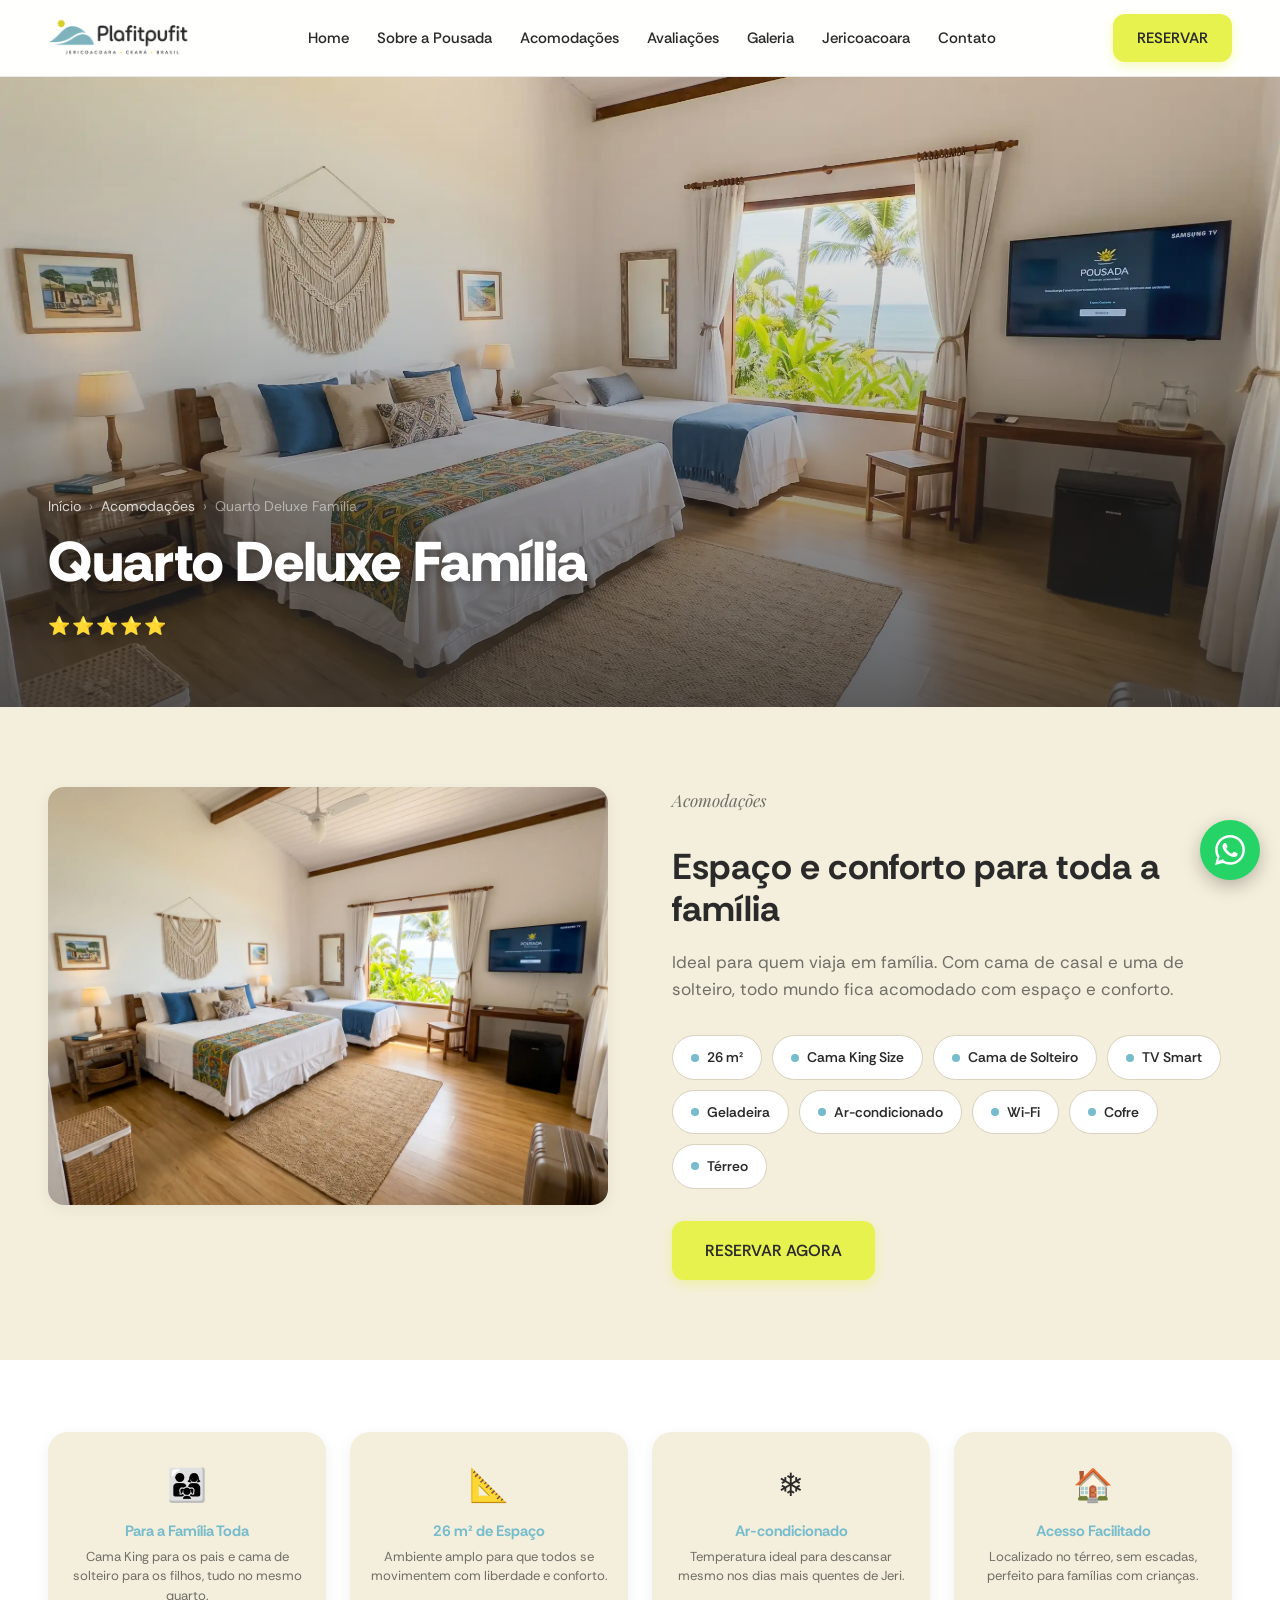
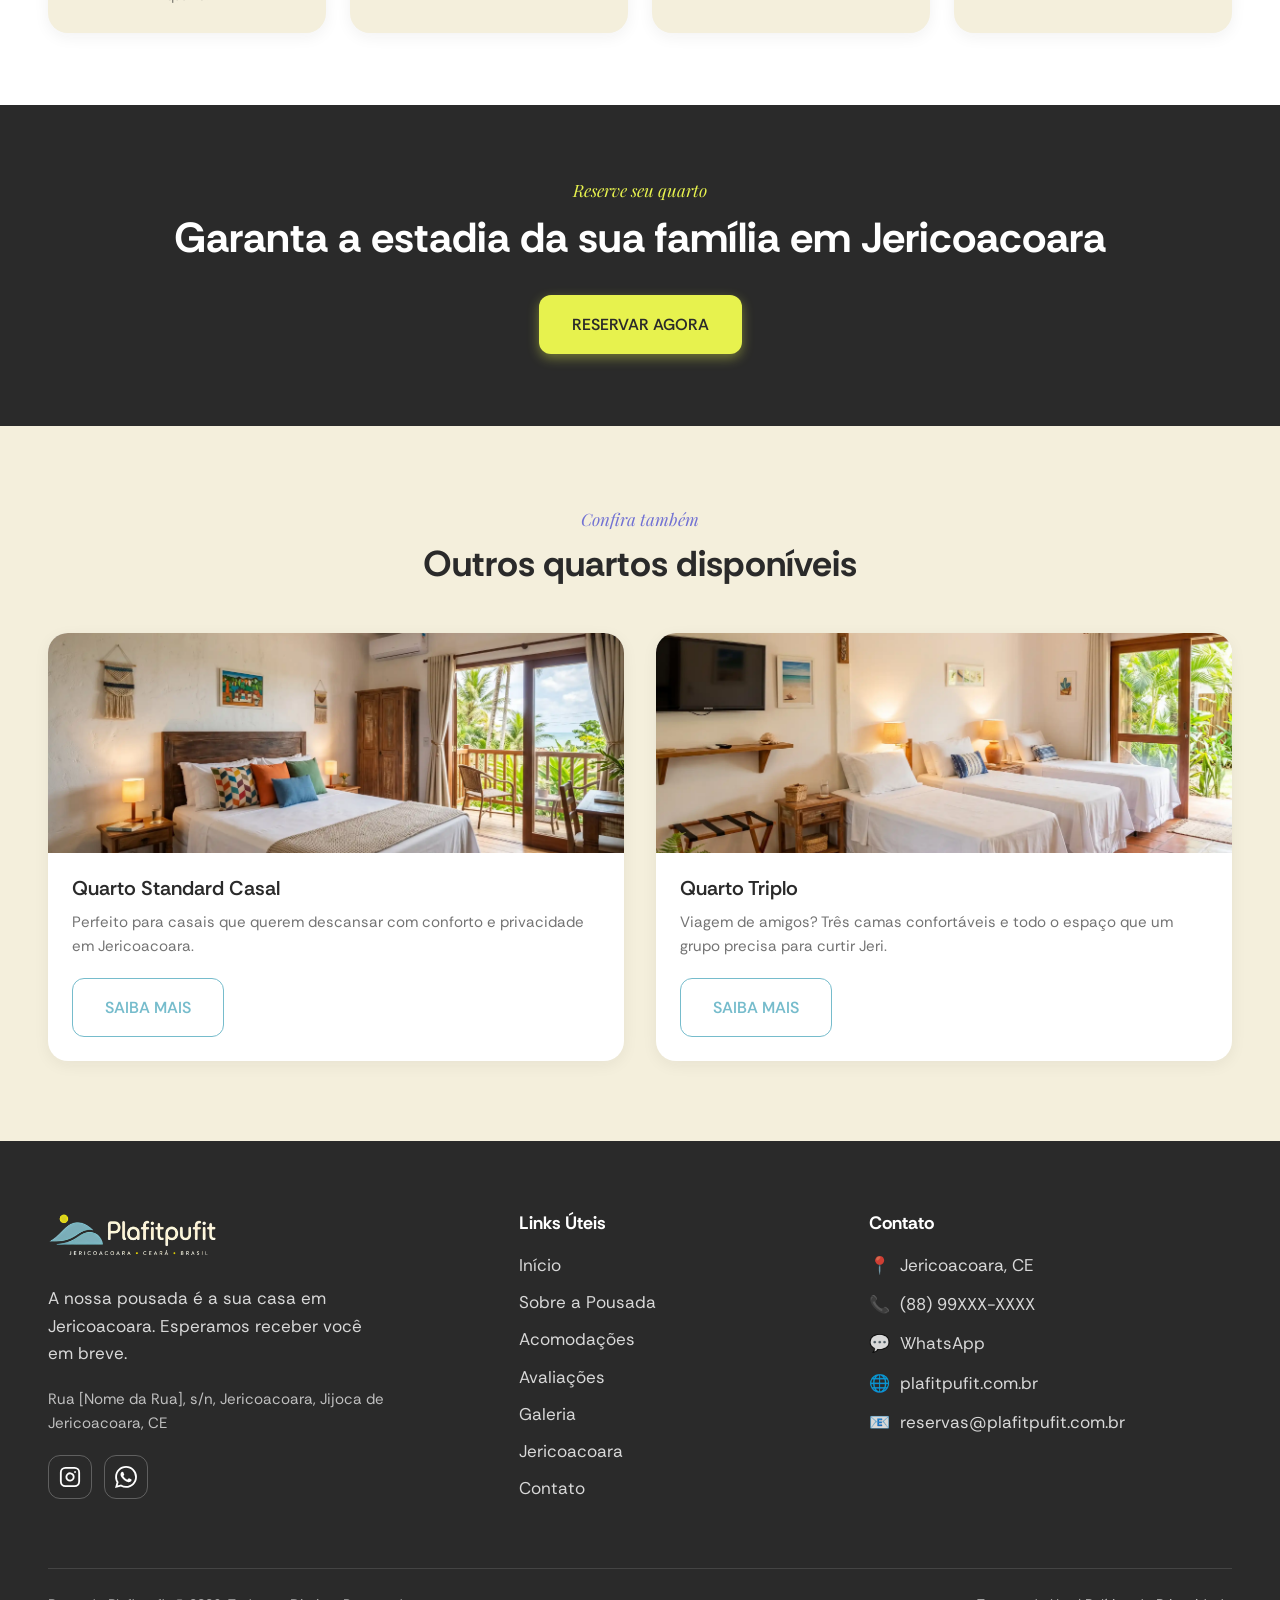
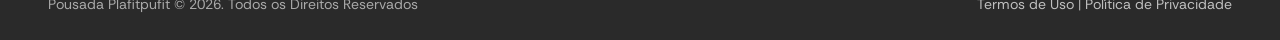
==== quarto-deluxe-familia.html @ 4449a3b4 "Adiciona landing page completa da Pousada Plafitpufit Landing page responsiva em HTML/CSS/JS com des" ====
<!DOCTYPE html>
<html lang="pt-BR">
<head>
<meta charset="UTF-8">
<meta name="viewport" content="width=device-width, initial-scale=1.0">
<title>Quarto Deluxe Família | Pousada Plafitpufit – Jericoacoara</title>
<meta name="description" content="Quarto Deluxe Família da Pousada Plafitpufit em Jericoacoara: 26 m², cama King Size, cama de solteiro, ar-condicionado e conforto para toda a família.">
<link rel="icon" href="assets/logos/favicon.png" type="image/png">
<link rel="preconnect" href="https://fonts.googleapis.com">
<link rel="preconnect" href="https://fonts.gstatic.com" crossorigin>
<link href="https://fonts.googleapis.com/css2?family=Playfair+Display:ital,wght@1,400;1,500&family=Rethink+Sans:wght@400;500;600;700;800&display=swap" rel="stylesheet">
<style>
  :root {
    --beige:           #F4EFDC;
    --white:           #FFFFFF;
    --moonstone:       #76BCCC;
    --moonstone-dk:    #5aa6b8;
    --violet:          #7171D3;
    --green-yellow:    #E7F24E;
    --green-yellow-dk: #d6e23a;
    --ink:             #2A2A2A;
    --ink-60:          rgba(42,42,42,.66);
    --border-input:    #D8D2BE;
    --font-display: "Rethink Sans", system-ui, sans-serif;
    --font-accent:  "Playfair Display", Georgia, serif;
    --r-btn:  12px;
    --r-card: 20px;
    --r-img:  16px;
    --r-pill: 999px;
    --sh-card:       0 4px 16px rgba(42,42,42,.06);
    --sh-card-hover: 0 12px 32px rgba(42,42,42,.12);
    --sh-cta:        0 4px 12px rgba(231,242,78,.4);
    --side-pad: 48px;
  }
  *, *::before, *::after { box-sizing: border-box; }
  html { scroll-behavior: smooth; }
  body { margin: 0; background: var(--beige); color: var(--ink); font-family: var(--font-display); font-size: 17px; line-height: 1.6; -webkit-font-smoothing: antialiased; }
  img { display: block; max-width: 100%; height: auto; }
  a { color: var(--moonstone); text-decoration: none; transition: color .2s; }
  a:hover { color: var(--moonstone-dk); }
  ul { list-style: none; margin: 0; padding: 0; }
  h1,h2,h3 { font-family: var(--font-display); line-height: 1.15; margin: 0; }
  a:focus-visible, button:focus-visible { outline: 3px solid var(--violet); outline-offset: 2px; border-radius: 4px; }
  .container { width: 100%; padding: 0 var(--side-pad); }

  .btn { display: inline-flex; align-items: center; justify-content: center; font-family: var(--font-display); font-weight: 600; font-size: 16px; padding: 16px 32px; min-height: 48px; border-radius: var(--r-btn); border: 1.5px solid transparent; cursor: pointer; transition: background-color .2s, color .2s, transform .2s, box-shadow .2s; text-decoration: none; }
  .btn-primary { background: var(--green-yellow); color: var(--ink); box-shadow: var(--sh-cta); }
  .btn-primary:hover { background: var(--green-yellow-dk); color: var(--ink); transform: translateY(-2px); }
  .btn-secondary { background: transparent; border: 1.5px solid var(--moonstone); color: var(--moonstone); }
  .btn-secondary:hover { background: var(--moonstone); color: var(--white); transform: translateY(-2px); }

  .site-header { position: sticky; top: 0; z-index: 100; background: rgba(255,255,255,.97); backdrop-filter: blur(10px); border-bottom: 1px solid rgba(42,42,42,.10); }
  .site-header .container { display: flex; align-items: center; justify-content: space-between; gap: 24px; min-height: 76px; }
  .brand { display: inline-flex; align-items: center; flex-shrink: 0; }
  .brand img { height: 40px; width: auto; display: block; }
  .main-nav { flex: 1; }
  .main-nav ul { display: flex; align-items: center; justify-content: center; gap: 24px; flex-wrap: wrap; }
  .main-nav a { color: var(--ink); font-weight: 500; font-size: 15px; padding: 6px 2px; position: relative; white-space: nowrap; }
  .main-nav a::after { content: ""; position: absolute; left: 0; bottom: 0; width: 0; height: 2px; background: var(--moonstone); transition: width .25s; }
  .main-nav a:hover { color: var(--moonstone); }
  .main-nav a:hover::after { width: 100%; }
  .nav-cta-btn { display: inline-flex; align-items: center; justify-content: center; font-family: var(--font-display); font-weight: 600; font-size: 15px; padding: 12px 24px; min-height: 44px; border-radius: var(--r-btn); background: var(--green-yellow); color: var(--ink); box-shadow: var(--sh-cta); white-space: nowrap; flex-shrink: 0; transition: background-color .2s, transform .2s; }
  .nav-cta-btn:hover { background: var(--green-yellow-dk); color: var(--ink); transform: translateY(-2px); }
  .nav-toggle { display: none; flex-direction: column; justify-content: center; gap: 5px; width: 48px; height: 48px; background: transparent; border: 1.5px solid var(--moonstone); border-radius: var(--r-btn); cursor: pointer; flex-shrink: 0; }
  .nav-toggle span { display: block; width: 22px; height: 2px; margin: 0 auto; background: var(--moonstone); transition: transform .25s, opacity .25s; }
  .nav-toggle[aria-expanded="true"] span:nth-child(1) { transform: translateY(7px) rotate(45deg); }
  .nav-toggle[aria-expanded="true"] span:nth-child(2) { opacity: 0; }
  .nav-toggle[aria-expanded="true"] span:nth-child(3) { transform: translateY(-7px) rotate(-45deg); }
  .nav-mobile-cta { display: none; }

  .room-hero { position: relative; height: 70vh; min-height: 420px; overflow: hidden; }
  .room-hero img { position: absolute; inset: 0; width: 100%; height: 100%; object-fit: cover; }
  .room-hero__overlay { position: absolute; inset: 0; background: linear-gradient(to top, rgba(42,42,42,.75) 0%, rgba(42,42,42,.2) 60%, transparent 100%); }
  .room-hero__content { position: absolute; bottom: 0; left: 0; right: 0; padding: 48px var(--side-pad); color: var(--white); }
  .breadcrumb { font-size: 14px; color: rgba(255,255,255,.8); margin-bottom: 12px; display: flex; align-items: center; gap: 8px; }
  .breadcrumb a { color: rgba(255,255,255,.8); }
  .breadcrumb a:hover { color: var(--green-yellow); }
  .breadcrumb span { color: rgba(255,255,255,.5); }
  .room-hero h1 { font-weight: 800; font-size: clamp(32px, 5vw, 56px); text-shadow: 0 2px 12px rgba(0,0,0,.3); margin-bottom: 8px; }
  .room-hero .stars { color: #c9a800; font-size: 18px; letter-spacing: 2px; }

  .room-content { padding: 80px 0; }
  .room-content .container { display: grid; grid-template-columns: 1fr 1fr; gap: 64px; align-items: start; }
  .room-image img { border-radius: var(--r-img); box-shadow: var(--sh-card); width: 100%; }
  .eyebrow { font-family: var(--font-accent); font-style: italic; font-weight: 400; font-size: 17px; color: var(--violet); margin: 0 0 10px; }
  .room-info h2 { font-weight: 700; font-size: clamp(26px, 3vw, 36px); margin: 0 0 20px; }
  .room-info p { color: var(--ink-60); margin: 0 0 32px; font-size: 17px; }
  .specs { display: flex; flex-wrap: wrap; gap: 10px; margin-bottom: 32px; }
  .spec-pill { display: inline-flex; align-items: center; gap: 8px; background: var(--white); border: 1px solid var(--border-input); border-radius: var(--r-pill); padding: 10px 18px; font-size: 14px; font-weight: 600; color: var(--ink); }
  .spec-pill::before { content: ""; width: 8px; height: 8px; border-radius: 50%; background: var(--moonstone); flex-shrink: 0; }

  .highlights { background: var(--white); padding: 72px 0; }
  .highlights .container { display: grid; grid-template-columns: repeat(4, 1fr); gap: 24px; }
  .highlight-card { background: var(--beige); border-radius: var(--r-card); padding: 28px 20px; text-align: center; box-shadow: var(--sh-card); }
  .highlight-icon { font-size: 32px; margin-bottom: 12px; }
  .highlight-card h3 { font-size: 15px; font-weight: 700; color: var(--moonstone); margin: 0 0 6px; }
  .highlight-card p { font-size: 13px; color: var(--ink-60); margin: 0; line-height: 1.5; }

  .room-cta { background: var(--ink); padding: 72px 0; text-align: center; }
  .room-cta p.eyebrow { color: var(--green-yellow); }
  .room-cta h2 { color: var(--white); font-size: clamp(28px, 3.5vw, 42px); margin-bottom: 32px; }

  .other-rooms { padding: 80px 0; }
  .other-rooms h2 { font-weight: 700; font-size: clamp(26px, 3vw, 36px); text-align: center; margin-bottom: 48px; }
  .other-rooms p.eyebrow { text-align: center; margin-bottom: 10px; }
  .cards-grid { display: grid; grid-template-columns: 1fr 1fr; gap: 32px; }
  .room-card { background: var(--white); border-radius: var(--r-card); box-shadow: var(--sh-card); overflow: hidden; display: flex; flex-direction: column; transition: transform .25s, box-shadow .25s; }
  .room-card:hover { transform: translateY(-4px); box-shadow: var(--sh-card-hover); }
  .room-card img { width: 100%; height: 220px; object-fit: cover; }
  .room-card__body { padding: 24px; display: flex; flex-direction: column; flex: 1; }
  .room-card h3 { font-weight: 600; font-size: 20px; margin: 0 0 10px; }
  .room-card p { font-size: 15px; color: var(--ink-60); margin: 0 0 20px; flex: 1; }
  .room-card .btn { align-self: flex-start; }

  .site-footer { background: var(--ink); color: rgba(255,255,255,.82); padding: 72px 0 0; }
  .footer__grid { display: grid; grid-template-columns: 1.4fr 1fr 1.2fr; gap: 48px; padding-bottom: 56px; }
  .footer__slogan { max-width: 320px; margin: 0 0 20px; line-height: 1.6; }
  .footer__address { font-size: 15px; color: rgba(255,255,255,.7); font-style: normal; }
  .site-footer h2 { font-family: var(--font-display); font-size: 18px; font-weight: 700; color: var(--white); margin: 0 0 18px; }
  .footer__links li { margin-bottom: 10px; }
  .footer__links a { color: rgba(255,255,255,.82); }
  .footer__links a:hover { color: var(--green-yellow); }
  .footer__contact li { margin-bottom: 12px; display: flex; gap: 10px; align-items: flex-start; }
  .footer__contact a { color: rgba(255,255,255,.82); }
  .footer__contact a:hover { color: var(--green-yellow); }
  .footer__social { display: flex; gap: 12px; margin-top: 20px; }
  .footer__social a { display: inline-flex; align-items: center; justify-content: center; width: 44px; height: 44px; border: 1px solid rgba(255,255,255,.25); border-radius: var(--r-btn); padding: 0; transition: background-color .2s, border-color .2s; }
  .footer__social a img { width: 22px; height: 22px; display: block; }
  .footer__social a:hover { background: var(--moonstone); border-color: var(--moonstone); }
  .footer__bottom { border-top: 1px solid rgba(255,255,255,.12); padding: 24px 0; font-size: 14px; color: rgba(255,255,255,.6); display: flex; flex-wrap: wrap; gap: 8px 16px; justify-content: space-between; }
  .footer__bottom a { color: rgba(255,255,255,.7); }
  .footer__bottom a:hover { color: var(--green-yellow); }
  .whatsapp-float { position: fixed; right: 20px; bottom: 20px; z-index: 120; width: 60px; height: 60px; border-radius: 50%; background: #25D366; color: var(--white); display: grid; place-items: center; box-shadow: 0 6px 18px rgba(0,0,0,.25); transition: transform .2s; }
  .whatsapp-float:hover { transform: scale(1.08); color: var(--white); }

  @media (max-width: 1024px) { .highlights .container { grid-template-columns: repeat(2, 1fr); } }
  @media (max-width: 768px) {
    :root { --side-pad: 20px; }
    .main-nav { position: absolute; top: 100%; left: 0; right: 0; background: var(--white); border-bottom: 1px solid rgba(42,42,42,.08); box-shadow: var(--sh-card-hover); max-height: 0; overflow: hidden; transition: max-height .32s ease; }
    .main-nav.open { max-height: 80vh; overflow-y: auto; }
    .main-nav ul { flex-direction: column; align-items: stretch; gap: 0; padding: 8px 0; justify-content: flex-start; }
    .main-nav a { display: block; padding: 14px 24px; min-height: 44px; font-size: 16px; }
    .main-nav a::after { display: none; }
    .nav-mobile-cta { display: block; padding: 12px 20px 20px; }
    .nav-mobile-cta .nav-cta-btn { display: flex; width: 100%; }
    .nav-toggle { display: flex; }
    .nav-cta-desktop { display: none; }
    .room-hero { height: 55vh; }
    .room-content .container { grid-template-columns: 1fr; gap: 36px; }
    .room-image { order: -1; }
    .cards-grid { grid-template-columns: 1fr; }
    .highlights .container { grid-template-columns: repeat(2, 1fr); }
    .footer__grid { grid-template-columns: 1fr; gap: 36px; }
  }
</style>
</head>
<body>

<header class="site-header">
  <div class="container">
    <a href="index.html" class="brand" aria-label="Plafitpufit, página inicial">
      <img src="assets/logos/logo-preto.png" alt="Plafitpufit">
    </a>
    <nav class="main-nav" id="primary-nav" aria-label="Navegação principal">
      <ul>
        <li><a href="index.html">Home</a></li>
        <li><a href="index.html#sobre">Sobre a Pousada</a></li>
        <li><a href="index.html#acomodacoes">Acomodações</a></li>
        <li><a href="index.html#avaliacoes">Avaliações</a></li>
        <li><a href="index.html#galeria">Galeria</a></li>
        <li><a href="index.html#jericoacoara">Jericoacoara</a></li>
        <li><a href="index.html#contato">Contato</a></li>
        <li class="nav-mobile-cta"><a class="nav-cta-btn" href="index.html#contato">RESERVAR</a></li>
      </ul>
    </nav>
    <a class="nav-cta-btn nav-cta-desktop" href="index.html#contato">RESERVAR</a>
    <button class="nav-toggle" type="button" aria-label="Abrir menu" aria-expanded="false" aria-controls="primary-nav">
      <span></span><span></span><span></span>
    </button>
  </div>
</header>

<main>

  <section class="room-hero" aria-labelledby="room-title">
    <img src="assets/imagens/acomodacoes/quarto-deluxe-familia.webp" alt="Quarto Deluxe Família da Pousada Plafitpufit">
    <div class="room-hero__overlay" aria-hidden="true"></div>
    <div class="room-hero__content">
      <nav class="breadcrumb" aria-label="Caminho de navegação">
        <a href="index.html">Início</a>
        <span aria-hidden="true">›</span>
        <a href="index.html#acomodacoes">Acomodações</a>
        <span aria-hidden="true">›</span>
        <span>Quarto Deluxe Família</span>
      </nav>
      <h1 id="room-title">Quarto Deluxe Família</h1>
      <p class="stars" aria-label="Avaliação 5 de 5 estrelas">⭐⭐⭐⭐⭐</p>
    </div>
  </section>

  <section class="room-content">
    <div class="container">
      <div class="room-image">
        <img src="assets/imagens/acomodacoes/quarto-deluxe-familia.webp" alt="Vista interna do Quarto Deluxe Família" loading="lazy">
      </div>
      <div class="room-info">
        <p class="eyebrow">Acomodações</p>
        <h2>Espaço e conforto para toda a família</h2>
        <p>Ideal para quem viaja em família. Com cama de casal e uma de solteiro, todo mundo fica acomodado com espaço e conforto.</p>
        <div class="specs" role="list" aria-label="Comodidades do quarto">
          <span class="spec-pill" role="listitem">26 m²</span>
          <span class="spec-pill" role="listitem">Cama King Size</span>
          <span class="spec-pill" role="listitem">Cama de Solteiro</span>
          <span class="spec-pill" role="listitem">TV Smart</span>
          <span class="spec-pill" role="listitem">Geladeira</span>
          <span class="spec-pill" role="listitem">Ar-condicionado</span>
          <span class="spec-pill" role="listitem">Wi-Fi</span>
          <span class="spec-pill" role="listitem">Cofre</span>
          <span class="spec-pill" role="listitem">Térreo</span>
        </div>
        <a class="btn btn-primary" href="index.html#contato">RESERVAR AGORA</a>
      </div>
    </div>
  </section>

  <section class="highlights" aria-label="Destaques do quarto">
    <div class="container">
      <div class="highlight-card">
        <div class="highlight-icon" aria-hidden="true">👨‍👩‍👧</div>
        <h3>Para a Família Toda</h3>
        <p>Cama King para os pais e cama de solteiro para os filhos, tudo no mesmo quarto.</p>
      </div>
      <div class="highlight-card">
        <div class="highlight-icon" aria-hidden="true">📐</div>
        <h3>26 m² de Espaço</h3>
        <p>Ambiente amplo para que todos se movimentem com liberdade e conforto.</p>
      </div>
      <div class="highlight-card">
        <div class="highlight-icon" aria-hidden="true">❄️</div>
        <h3>Ar-condicionado</h3>
        <p>Temperatura ideal para descansar mesmo nos dias mais quentes de Jeri.</p>
      </div>
      <div class="highlight-card">
        <div class="highlight-icon" aria-hidden="true">🏠</div>
        <h3>Acesso Facilitado</h3>
        <p>Localizado no térreo, sem escadas, perfeito para famílias com crianças.</p>
      </div>
    </div>
  </section>

  <section class="room-cta" aria-labelledby="cta-title">
    <div class="container">
      <p class="eyebrow">Reserve seu quarto</p>
      <h2 id="cta-title">Garanta a estadia da sua família em Jericoacoara</h2>
      <a class="btn btn-primary" href="index.html#contato">RESERVAR AGORA</a>
    </div>
  </section>

  <section class="other-rooms" aria-labelledby="other-title">
    <div class="container">
      <p class="eyebrow">Confira também</p>
      <h2 id="other-title">Outros quartos disponíveis</h2>
      <div class="cards-grid">
        <article class="room-card">
          <img src="assets/imagens/acomodacoes/quarto-standart-casal.webp" alt="Quarto Standard Casal" loading="lazy">
          <div class="room-card__body">
            <h3>Quarto Standard Casal</h3>
            <p>Perfeito para casais que querem descansar com conforto e privacidade em Jericoacoara.</p>
            <a class="btn btn-secondary" href="quarto-standard-casal.html">SAIBA MAIS</a>
          </div>
        </article>
        <article class="room-card">
          <img src="assets/imagens/acomodacoes/quarto-triplo.webp" alt="Quarto Triplo" loading="lazy">
          <div class="room-card__body">
            <h3>Quarto Triplo</h3>
            <p>Viagem de amigos? Três camas confortáveis e todo o espaço que um grupo precisa para curtir Jeri.</p>
            <a class="btn btn-secondary" href="quarto-triplo.html">SAIBA MAIS</a>
          </div>
        </article>
      </div>
    </div>
  </section>

</main>

<footer class="site-footer" id="contato">
  <div class="container">
    <div class="footer__grid">
      <div>
        <a href="index.html" style="display:inline-block;margin-bottom:16px;">
          <img src="assets/logos/logo-claro.png" alt="Plafitpufit" style="height:48px;width:auto;display:block;">
        </a>
        <p class="footer__slogan">A nossa pousada é a sua casa em Jericoacoara. Esperamos receber você em breve.</p>
        <address class="footer__address">Rua [Nome da Rua], s/n, Jericoacoara, Jijoca de Jericoacoara, CE</address>
        <div class="footer__social">
          <a href="https://nextautomatik.com/" aria-label="Instagram" target="_blank" rel="noopener"><img src="assets/icons/instagram.svg" alt="Instagram"></a>
          <a href="https://nextautomatik.com/" aria-label="WhatsApp" target="_blank" rel="noopener"><img src="assets/icons/whatsapp.svg" alt="WhatsApp"></a>
        </div>
      </div>
      <nav aria-labelledby="footer-nav">
        <h2 id="footer-nav">Links Úteis</h2>
        <ul class="footer__links">
          <li><a href="index.html">Início</a></li>
          <li><a href="index.html#sobre">Sobre a Pousada</a></li>
          <li><a href="index.html#acomodacoes">Acomodações</a></li>
          <li><a href="index.html#avaliacoes">Avaliações</a></li>
          <li><a href="index.html#galeria">Galeria</a></li>
          <li><a href="index.html#jericoacoara">Jericoacoara</a></li>
          <li><a href="index.html#contato">Contato</a></li>
        </ul>
      </nav>
      <div>
        <h2>Contato</h2>
        <ul class="footer__contact">
          <li><span aria-hidden="true">📍</span> <a href="https://maps.google.com/?q=Jericoacoara+CE">Jericoacoara, CE</a></li>
          <li><span aria-hidden="true">📞</span> <a href="tel:+5588999999999">(88) 99XXX-XXXX</a></li>
          <li><span aria-hidden="true">💬</span> <a href="https://nextautomatik.com/" target="_blank" rel="noopener">WhatsApp</a></li>
          <li><span aria-hidden="true">🌐</span> <a href="https://plafitpufit.com.br">plafitpufit.com.br</a></li>
          <li><span aria-hidden="true">📧</span> <a href="mailto:reservas@plafitpufit.com.br">reservas@plafitpufit.com.br</a></li>
        </ul>
      </div>
    </div>
    <div class="footer__bottom">
      <span>Pousada Plafitpufit © 2026. Todos os Direitos Reservados</span>
      <span><a href="#">Termos de Uso</a> | <a href="#">Política de Privacidade</a></span>
    </div>
  </div>
</footer>

<a class="whatsapp-float" href="https://nextautomatik.com/" target="_blank" rel="noopener" aria-label="Conversar pelo WhatsApp">
  <svg width="30" height="30" viewBox="0 0 24 24" fill="currentColor" aria-hidden="true"><path d="M.057 24l1.687-6.163a11.867 11.867 0 01-1.587-5.946C.16 5.335 5.495 0 12.05 0a11.82 11.82 0 018.413 3.488 11.82 11.82 0 013.48 8.414c-.003 6.557-5.338 11.892-11.893 11.892a11.9 11.9 0 01-5.688-1.448L.057 24zm6.597-3.807c1.676.995 3.276 1.591 5.392 1.592 5.448 0 9.886-4.434 9.889-9.885.002-5.462-4.415-9.89-9.881-9.892-5.452 0-9.887 4.434-9.889 9.884a9.86 9.86 0 001.51 5.26l-.999 3.648 3.978-1.607zm11.387-5.464c-.074-.124-.272-.198-.57-.347-.297-.149-1.758-.868-2.031-.967-.272-.099-.47-.149-.669.149-.198.297-.768.967-.941 1.165-.173.198-.347.223-.644.074-.297-.149-1.255-.462-2.39-1.475-.883-.788-1.48-1.761-1.653-2.059-.173-.297-.018-.458.13-.606.134-.133.297-.347.446-.521.151-.172.2-.296.3-.495.099-.198.05-.372-.025-.521-.075-.148-.669-1.611-.916-2.206-.242-.579-.487-.501-.669-.51l-.57-.01c-.198 0-.52.074-.792.372s-1.04 1.016-1.04 2.479 1.065 2.876 1.213 3.074c.149.198 2.095 3.2 5.076 4.487.709.306 1.263.489 1.694.626.712.226 1.36.194 1.872.118.571-.085 1.758-.719 2.006-1.413.248-.695.248-1.29.173-1.414z"/></svg>
</a>

<script>
  (function () {
    var toggle = document.querySelector('.nav-toggle');
    var nav = document.getElementById('primary-nav');
    if (!toggle || !nav) return;
    toggle.addEventListener('click', function () {
      var open = nav.classList.toggle('open');
      toggle.setAttribute('aria-expanded', open ? 'true' : 'false');
      toggle.setAttribute('aria-label', open ? 'Fechar menu' : 'Abrir menu');
    });
    nav.addEventListener('click', function (e) {
      if (e.target.closest('a')) { nav.classList.remove('open'); toggle.setAttribute('aria-expanded', 'false'); }
    });
    document.addEventListener('click', function (e) {
      if (!nav.contains(e.target) && !toggle.contains(e.target)) { nav.classList.remove('open'); toggle.setAttribute('aria-expanded', 'false'); }
    });
  })();
</script>
</body>
</html>
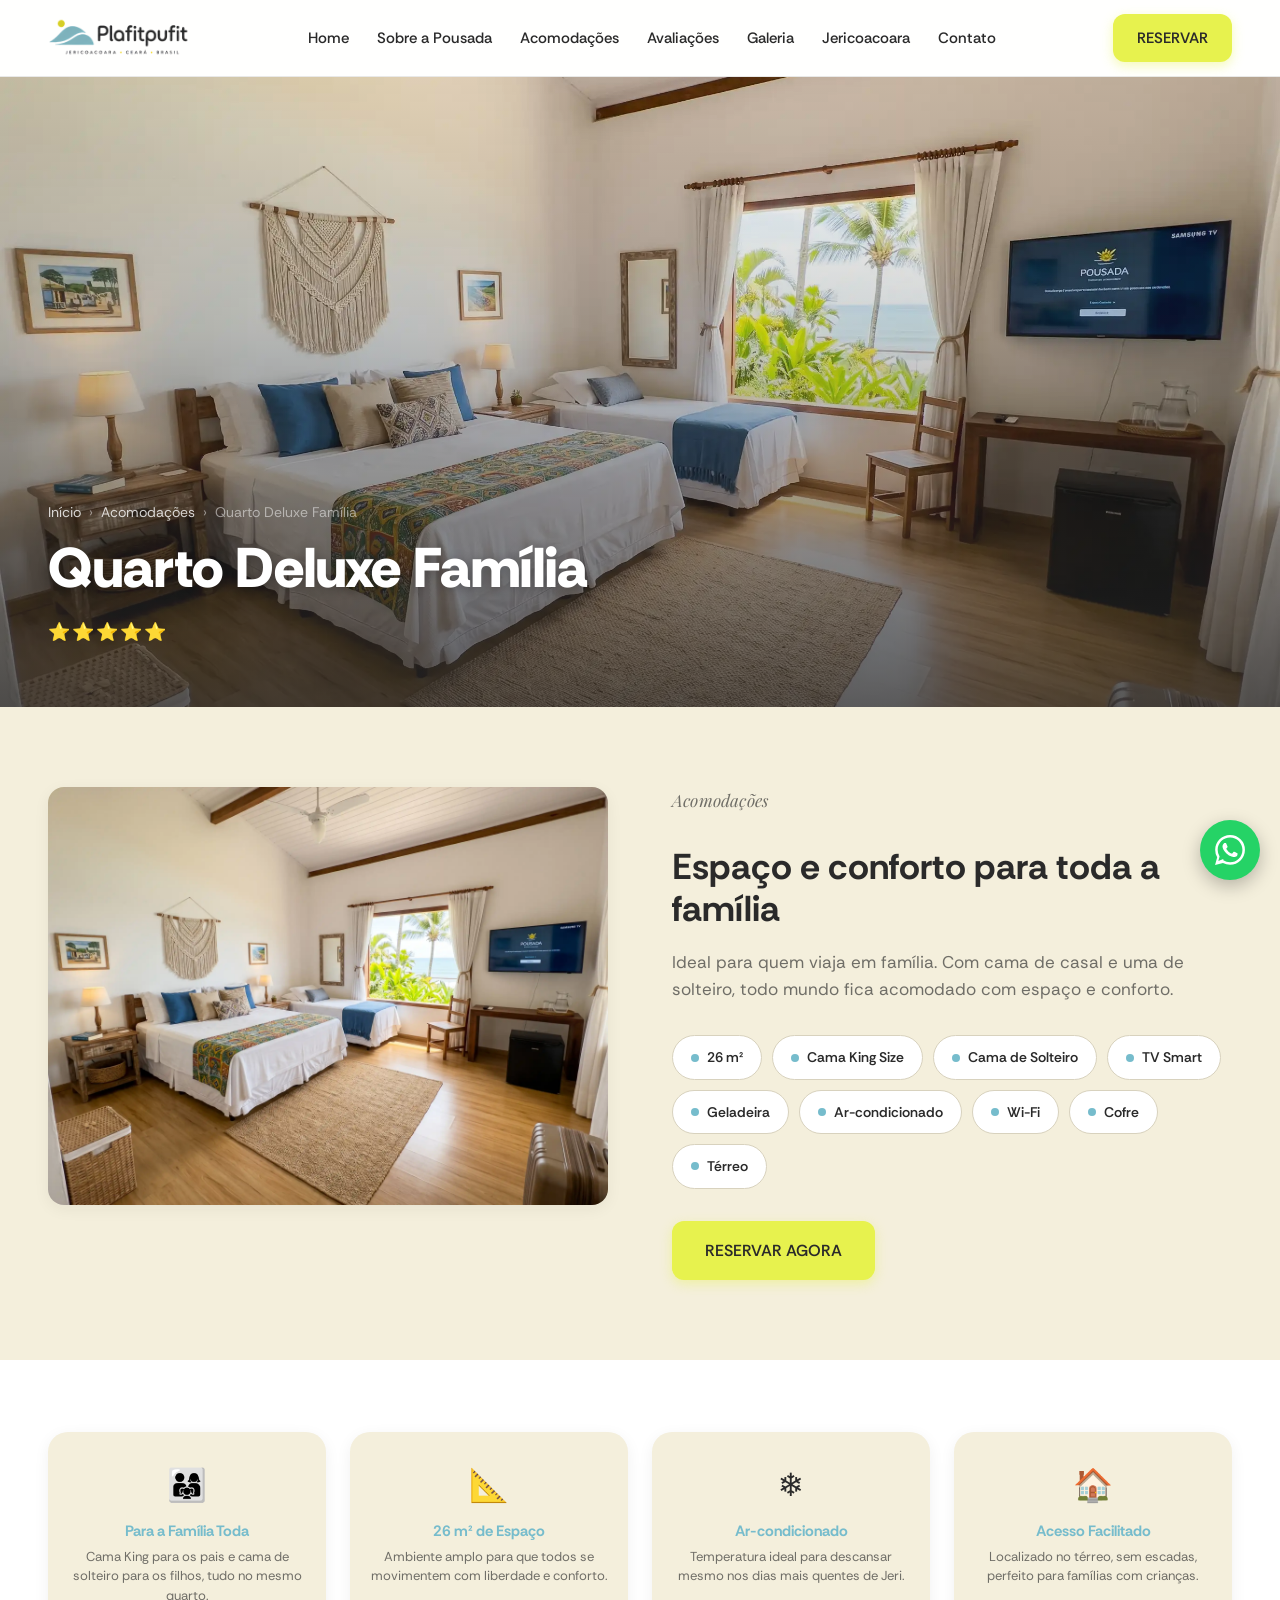
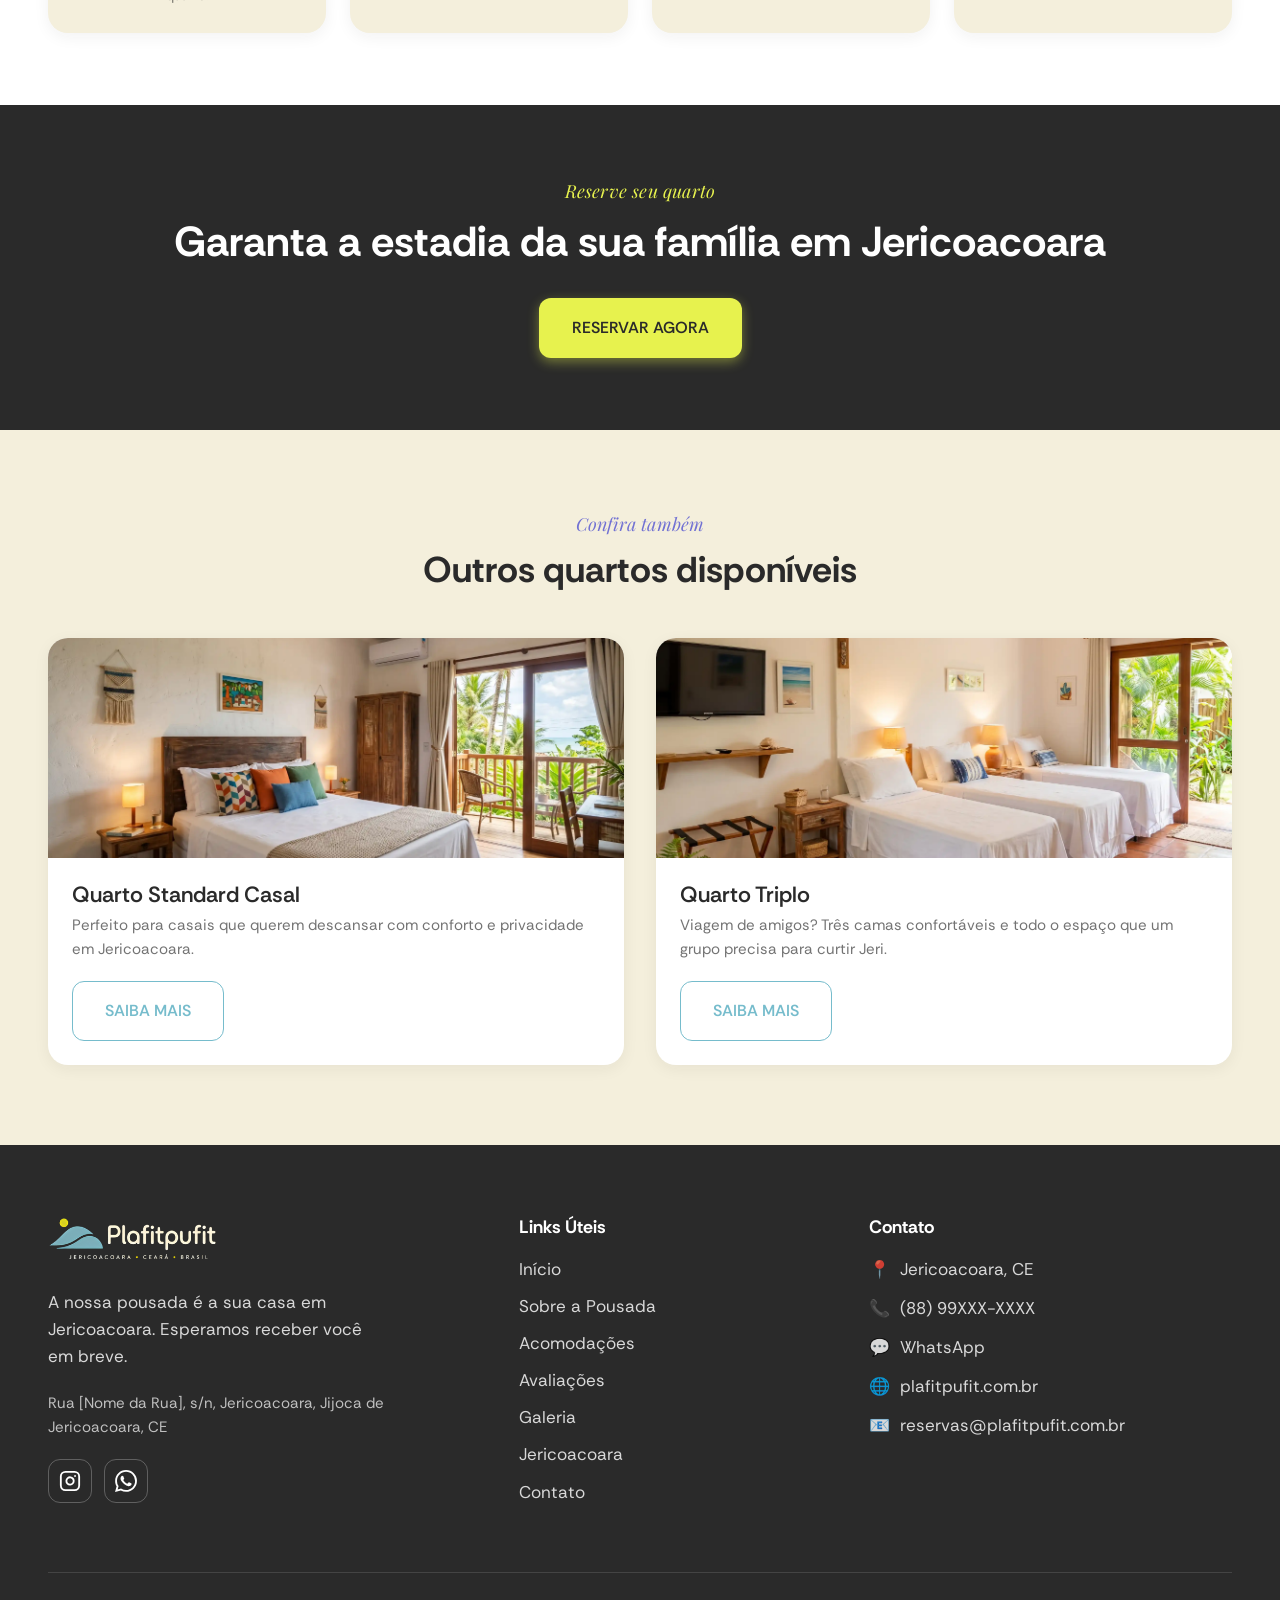
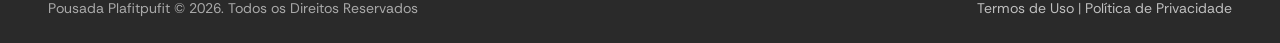
==== commit 876cc289: "Separa CSS e JS em arquivos externos Extrai todos os estilos para assets/css/style.css e todos os sc" ====
--- a/quarto-deluxe-familia.html
+++ b/quarto-deluxe-familia.html
@@ -1,4 +1,4 @@
-<!DOCTYPE html>
+﻿<!DOCTYPE html>
 <html lang="pt-BR">
 <head>
 <meta charset="UTF-8">
@@ -9,150 +9,7 @@
 <link rel="preconnect" href="https://fonts.googleapis.com">
 <link rel="preconnect" href="https://fonts.gstatic.com" crossorigin>
 <link href="https://fonts.googleapis.com/css2?family=Playfair+Display:ital,wght@1,400;1,500&family=Rethink+Sans:wght@400;500;600;700;800&display=swap" rel="stylesheet">
-<style>
-  :root {
-    --beige:           #F4EFDC;
-    --white:           #FFFFFF;
-    --moonstone:       #76BCCC;
-    --moonstone-dk:    #5aa6b8;
-    --violet:          #7171D3;
-    --green-yellow:    #E7F24E;
-    --green-yellow-dk: #d6e23a;
-    --ink:             #2A2A2A;
-    --ink-60:          rgba(42,42,42,.66);
-    --border-input:    #D8D2BE;
-    --font-display: "Rethink Sans", system-ui, sans-serif;
-    --font-accent:  "Playfair Display", Georgia, serif;
-    --r-btn:  12px;
-    --r-card: 20px;
-    --r-img:  16px;
-    --r-pill: 999px;
-    --sh-card:       0 4px 16px rgba(42,42,42,.06);
-    --sh-card-hover: 0 12px 32px rgba(42,42,42,.12);
-    --sh-cta:        0 4px 12px rgba(231,242,78,.4);
-    --side-pad: 48px;
-  }
-  *, *::before, *::after { box-sizing: border-box; }
-  html { scroll-behavior: smooth; }
-  body { margin: 0; background: var(--beige); color: var(--ink); font-family: var(--font-display); font-size: 17px; line-height: 1.6; -webkit-font-smoothing: antialiased; }
-  img { display: block; max-width: 100%; height: auto; }
-  a { color: var(--moonstone); text-decoration: none; transition: color .2s; }
-  a:hover { color: var(--moonstone-dk); }
-  ul { list-style: none; margin: 0; padding: 0; }
-  h1,h2,h3 { font-family: var(--font-display); line-height: 1.15; margin: 0; }
-  a:focus-visible, button:focus-visible { outline: 3px solid var(--violet); outline-offset: 2px; border-radius: 4px; }
-  .container { width: 100%; padding: 0 var(--side-pad); }
-
-  .btn { display: inline-flex; align-items: center; justify-content: center; font-family: var(--font-display); font-weight: 600; font-size: 16px; padding: 16px 32px; min-height: 48px; border-radius: var(--r-btn); border: 1.5px solid transparent; cursor: pointer; transition: background-color .2s, color .2s, transform .2s, box-shadow .2s; text-decoration: none; }
-  .btn-primary { background: var(--green-yellow); color: var(--ink); box-shadow: var(--sh-cta); }
-  .btn-primary:hover { background: var(--green-yellow-dk); color: var(--ink); transform: translateY(-2px); }
-  .btn-secondary { background: transparent; border: 1.5px solid var(--moonstone); color: var(--moonstone); }
-  .btn-secondary:hover { background: var(--moonstone); color: var(--white); transform: translateY(-2px); }
-
-  .site-header { position: sticky; top: 0; z-index: 100; background: rgba(255,255,255,.97); backdrop-filter: blur(10px); border-bottom: 1px solid rgba(42,42,42,.10); }
-  .site-header .container { display: flex; align-items: center; justify-content: space-between; gap: 24px; min-height: 76px; }
-  .brand { display: inline-flex; align-items: center; flex-shrink: 0; }
-  .brand img { height: 40px; width: auto; display: block; }
-  .main-nav { flex: 1; }
-  .main-nav ul { display: flex; align-items: center; justify-content: center; gap: 24px; flex-wrap: wrap; }
-  .main-nav a { color: var(--ink); font-weight: 500; font-size: 15px; padding: 6px 2px; position: relative; white-space: nowrap; }
-  .main-nav a::after { content: ""; position: absolute; left: 0; bottom: 0; width: 0; height: 2px; background: var(--moonstone); transition: width .25s; }
-  .main-nav a:hover { color: var(--moonstone); }
-  .main-nav a:hover::after { width: 100%; }
-  .nav-cta-btn { display: inline-flex; align-items: center; justify-content: center; font-family: var(--font-display); font-weight: 600; font-size: 15px; padding: 12px 24px; min-height: 44px; border-radius: var(--r-btn); background: var(--green-yellow); color: var(--ink); box-shadow: var(--sh-cta); white-space: nowrap; flex-shrink: 0; transition: background-color .2s, transform .2s; }
-  .nav-cta-btn:hover { background: var(--green-yellow-dk); color: var(--ink); transform: translateY(-2px); }
-  .nav-toggle { display: none; flex-direction: column; justify-content: center; gap: 5px; width: 48px; height: 48px; background: transparent; border: 1.5px solid var(--moonstone); border-radius: var(--r-btn); cursor: pointer; flex-shrink: 0; }
-  .nav-toggle span { display: block; width: 22px; height: 2px; margin: 0 auto; background: var(--moonstone); transition: transform .25s, opacity .25s; }
-  .nav-toggle[aria-expanded="true"] span:nth-child(1) { transform: translateY(7px) rotate(45deg); }
-  .nav-toggle[aria-expanded="true"] span:nth-child(2) { opacity: 0; }
-  .nav-toggle[aria-expanded="true"] span:nth-child(3) { transform: translateY(-7px) rotate(-45deg); }
-  .nav-mobile-cta { display: none; }
-
-  .room-hero { position: relative; height: 70vh; min-height: 420px; overflow: hidden; }
-  .room-hero img { position: absolute; inset: 0; width: 100%; height: 100%; object-fit: cover; }
-  .room-hero__overlay { position: absolute; inset: 0; background: linear-gradient(to top, rgba(42,42,42,.75) 0%, rgba(42,42,42,.2) 60%, transparent 100%); }
-  .room-hero__content { position: absolute; bottom: 0; left: 0; right: 0; padding: 48px var(--side-pad); color: var(--white); }
-  .breadcrumb { font-size: 14px; color: rgba(255,255,255,.8); margin-bottom: 12px; display: flex; align-items: center; gap: 8px; }
-  .breadcrumb a { color: rgba(255,255,255,.8); }
-  .breadcrumb a:hover { color: var(--green-yellow); }
-  .breadcrumb span { color: rgba(255,255,255,.5); }
-  .room-hero h1 { font-weight: 800; font-size: clamp(32px, 5vw, 56px); text-shadow: 0 2px 12px rgba(0,0,0,.3); margin-bottom: 8px; }
-  .room-hero .stars { color: #c9a800; font-size: 18px; letter-spacing: 2px; }
-
-  .room-content { padding: 80px 0; }
-  .room-content .container { display: grid; grid-template-columns: 1fr 1fr; gap: 64px; align-items: start; }
-  .room-image img { border-radius: var(--r-img); box-shadow: var(--sh-card); width: 100%; }
-  .eyebrow { font-family: var(--font-accent); font-style: italic; font-weight: 400; font-size: 17px; color: var(--violet); margin: 0 0 10px; }
-  .room-info h2 { font-weight: 700; font-size: clamp(26px, 3vw, 36px); margin: 0 0 20px; }
-  .room-info p { color: var(--ink-60); margin: 0 0 32px; font-size: 17px; }
-  .specs { display: flex; flex-wrap: wrap; gap: 10px; margin-bottom: 32px; }
-  .spec-pill { display: inline-flex; align-items: center; gap: 8px; background: var(--white); border: 1px solid var(--border-input); border-radius: var(--r-pill); padding: 10px 18px; font-size: 14px; font-weight: 600; color: var(--ink); }
-  .spec-pill::before { content: ""; width: 8px; height: 8px; border-radius: 50%; background: var(--moonstone); flex-shrink: 0; }
-
-  .highlights { background: var(--white); padding: 72px 0; }
-  .highlights .container { display: grid; grid-template-columns: repeat(4, 1fr); gap: 24px; }
-  .highlight-card { background: var(--beige); border-radius: var(--r-card); padding: 28px 20px; text-align: center; box-shadow: var(--sh-card); }
-  .highlight-icon { font-size: 32px; margin-bottom: 12px; }
-  .highlight-card h3 { font-size: 15px; font-weight: 700; color: var(--moonstone); margin: 0 0 6px; }
-  .highlight-card p { font-size: 13px; color: var(--ink-60); margin: 0; line-height: 1.5; }
-
-  .room-cta { background: var(--ink); padding: 72px 0; text-align: center; }
-  .room-cta p.eyebrow { color: var(--green-yellow); }
-  .room-cta h2 { color: var(--white); font-size: clamp(28px, 3.5vw, 42px); margin-bottom: 32px; }
-
-  .other-rooms { padding: 80px 0; }
-  .other-rooms h2 { font-weight: 700; font-size: clamp(26px, 3vw, 36px); text-align: center; margin-bottom: 48px; }
-  .other-rooms p.eyebrow { text-align: center; margin-bottom: 10px; }
-  .cards-grid { display: grid; grid-template-columns: 1fr 1fr; gap: 32px; }
-  .room-card { background: var(--white); border-radius: var(--r-card); box-shadow: var(--sh-card); overflow: hidden; display: flex; flex-direction: column; transition: transform .25s, box-shadow .25s; }
-  .room-card:hover { transform: translateY(-4px); box-shadow: var(--sh-card-hover); }
-  .room-card img { width: 100%; height: 220px; object-fit: cover; }
-  .room-card__body { padding: 24px; display: flex; flex-direction: column; flex: 1; }
-  .room-card h3 { font-weight: 600; font-size: 20px; margin: 0 0 10px; }
-  .room-card p { font-size: 15px; color: var(--ink-60); margin: 0 0 20px; flex: 1; }
-  .room-card .btn { align-self: flex-start; }
-
-  .site-footer { background: var(--ink); color: rgba(255,255,255,.82); padding: 72px 0 0; }
-  .footer__grid { display: grid; grid-template-columns: 1.4fr 1fr 1.2fr; gap: 48px; padding-bottom: 56px; }
-  .footer__slogan { max-width: 320px; margin: 0 0 20px; line-height: 1.6; }
-  .footer__address { font-size: 15px; color: rgba(255,255,255,.7); font-style: normal; }
-  .site-footer h2 { font-family: var(--font-display); font-size: 18px; font-weight: 700; color: var(--white); margin: 0 0 18px; }
-  .footer__links li { margin-bottom: 10px; }
-  .footer__links a { color: rgba(255,255,255,.82); }
-  .footer__links a:hover { color: var(--green-yellow); }
-  .footer__contact li { margin-bottom: 12px; display: flex; gap: 10px; align-items: flex-start; }
-  .footer__contact a { color: rgba(255,255,255,.82); }
-  .footer__contact a:hover { color: var(--green-yellow); }
-  .footer__social { display: flex; gap: 12px; margin-top: 20px; }
-  .footer__social a { display: inline-flex; align-items: center; justify-content: center; width: 44px; height: 44px; border: 1px solid rgba(255,255,255,.25); border-radius: var(--r-btn); padding: 0; transition: background-color .2s, border-color .2s; }
-  .footer__social a img { width: 22px; height: 22px; display: block; }
-  .footer__social a:hover { background: var(--moonstone); border-color: var(--moonstone); }
-  .footer__bottom { border-top: 1px solid rgba(255,255,255,.12); padding: 24px 0; font-size: 14px; color: rgba(255,255,255,.6); display: flex; flex-wrap: wrap; gap: 8px 16px; justify-content: space-between; }
-  .footer__bottom a { color: rgba(255,255,255,.7); }
-  .footer__bottom a:hover { color: var(--green-yellow); }
-  .whatsapp-float { position: fixed; right: 20px; bottom: 20px; z-index: 120; width: 60px; height: 60px; border-radius: 50%; background: #25D366; color: var(--white); display: grid; place-items: center; box-shadow: 0 6px 18px rgba(0,0,0,.25); transition: transform .2s; }
-  .whatsapp-float:hover { transform: scale(1.08); color: var(--white); }
-
-  @media (max-width: 1024px) { .highlights .container { grid-template-columns: repeat(2, 1fr); } }
-  @media (max-width: 768px) {
-    :root { --side-pad: 20px; }
-    .main-nav { position: absolute; top: 100%; left: 0; right: 0; background: var(--white); border-bottom: 1px solid rgba(42,42,42,.08); box-shadow: var(--sh-card-hover); max-height: 0; overflow: hidden; transition: max-height .32s ease; }
-    .main-nav.open { max-height: 80vh; overflow-y: auto; }
-    .main-nav ul { flex-direction: column; align-items: stretch; gap: 0; padding: 8px 0; justify-content: flex-start; }
-    .main-nav a { display: block; padding: 14px 24px; min-height: 44px; font-size: 16px; }
-    .main-nav a::after { display: none; }
-    .nav-mobile-cta { display: block; padding: 12px 20px 20px; }
-    .nav-mobile-cta .nav-cta-btn { display: flex; width: 100%; }
-    .nav-toggle { display: flex; }
-    .nav-cta-desktop { display: none; }
-    .room-hero { height: 55vh; }
-    .room-content .container { grid-template-columns: 1fr; gap: 36px; }
-    .room-image { order: -1; }
-    .cards-grid { grid-template-columns: 1fr; }
-    .highlights .container { grid-template-columns: repeat(2, 1fr); }
-    .footer__grid { grid-template-columns: 1fr; gap: 36px; }
-  }
-</style>
+<link rel="stylesheet" href="assets/css/style.css">
 </head>
 <body>
 
@@ -330,24 +187,6 @@
 <a class="whatsapp-float" href="https://nextautomatik.com/" target="_blank" rel="noopener" aria-label="Conversar pelo WhatsApp">
   <svg width="30" height="30" viewBox="0 0 24 24" fill="currentColor" aria-hidden="true"><path d="M.057 24l1.687-6.163a11.867 11.867 0 01-1.587-5.946C.16 5.335 5.495 0 12.05 0a11.82 11.82 0 018.413 3.488 11.82 11.82 0 013.48 8.414c-.003 6.557-5.338 11.892-11.893 11.892a11.9 11.9 0 01-5.688-1.448L.057 24zm6.597-3.807c1.676.995 3.276 1.591 5.392 1.592 5.448 0 9.886-4.434 9.889-9.885.002-5.462-4.415-9.89-9.881-9.892-5.452 0-9.887 4.434-9.889 9.884a9.86 9.86 0 001.51 5.26l-.999 3.648 3.978-1.607zm11.387-5.464c-.074-.124-.272-.198-.57-.347-.297-.149-1.758-.868-2.031-.967-.272-.099-.47-.149-.669.149-.198.297-.768.967-.941 1.165-.173.198-.347.223-.644.074-.297-.149-1.255-.462-2.39-1.475-.883-.788-1.48-1.761-1.653-2.059-.173-.297-.018-.458.13-.606.134-.133.297-.347.446-.521.151-.172.2-.296.3-.495.099-.198.05-.372-.025-.521-.075-.148-.669-1.611-.916-2.206-.242-.579-.487-.501-.669-.51l-.57-.01c-.198 0-.52.074-.792.372s-1.04 1.016-1.04 2.479 1.065 2.876 1.213 3.074c.149.198 2.095 3.2 5.076 4.487.709.306 1.263.489 1.694.626.712.226 1.36.194 1.872.118.571-.085 1.758-.719 2.006-1.413.248-.695.248-1.29.173-1.414z"/></svg>
 </a>
-
-<script>
-  (function () {
-    var toggle = document.querySelector('.nav-toggle');
-    var nav = document.getElementById('primary-nav');
-    if (!toggle || !nav) return;
-    toggle.addEventListener('click', function () {
-      var open = nav.classList.toggle('open');
-      toggle.setAttribute('aria-expanded', open ? 'true' : 'false');
-      toggle.setAttribute('aria-label', open ? 'Fechar menu' : 'Abrir menu');
-    });
-    nav.addEventListener('click', function (e) {
-      if (e.target.closest('a')) { nav.classList.remove('open'); toggle.setAttribute('aria-expanded', 'false'); }
-    });
-    document.addEventListener('click', function (e) {
-      if (!nav.contains(e.target) && !toggle.contains(e.target)) { nav.classList.remove('open'); toggle.setAttribute('aria-expanded', 'false'); }
-    });
-  })();
-</script>
+<script src="assets/js/main.js"></script>
 </body>
 </html>
--- a/assets/css/style.css
+++ b/assets/css/style.css
@@ -0,0 +1,878 @@
+/* ============================================================
+   DESIGN SYSTEM — TOKENS
+   ============================================================ */
+:root {
+  --beige:           #F4EFDC;
+  --white:           #FFFFFF;
+  --moonstone:       #76BCCC;
+  --moonstone-dk:    #5aa6b8;
+  --violet:          #7171D3;
+  --green-yellow:    #E7F24E;
+  --green-yellow-dk: #d6e23a;
+  --ink:             #2A2A2A;
+  --ink-60:          rgba(42,42,42,.66);
+  --border-input:    #D8D2BE;
+
+  --font-display: "Rethink Sans", system-ui, -apple-system, "Segoe UI", Roboto, sans-serif;
+  --font-body:    "Rethink Sans", system-ui, -apple-system, "Segoe UI", Roboto, sans-serif;
+  --font-accent:  "Playfair Display", Georgia, "Times New Roman", serif;
+
+  --r-btn:  12px;
+  --r-card: 20px;
+  --r-img:  16px;
+  --r-pill: 999px;
+
+  --sh-card:       0 4px 16px rgba(42,42,42,.06);
+  --sh-card-hover: 0 12px 32px rgba(42,42,42,.12);
+  --sh-cta:        0 4px 12px rgba(231,242,78,.4);
+
+  --section-pad: 96px;
+  --side-pad: 48px;
+}
+
+/* ============================================================
+   RESET / BASE
+   ============================================================ */
+*, *::before, *::after { box-sizing: border-box; }
+html { scroll-behavior: smooth; }
+body {
+  margin: 0;
+  background: var(--beige);
+  color: var(--ink);
+  font-family: var(--font-body);
+  font-size: 17px;
+  line-height: 1.6;
+  -webkit-font-smoothing: antialiased;
+}
+img { display: block; max-width: 100%; height: auto; }
+a { color: var(--moonstone); text-decoration: none; transition: color .2s ease; }
+a:hover { color: var(--moonstone-dk); }
+ul { list-style: none; margin: 0; padding: 0; }
+h1, h2, h3 { font-family: var(--font-display); line-height: 1.15; margin: 0; }
+
+a:focus-visible,
+button:focus-visible,
+input:focus-visible,
+select:focus-visible {
+  outline: 3px solid var(--violet);
+  outline-offset: 2px;
+  border-radius: 4px;
+}
+
+.container {
+  width: 100%;
+  padding: 0 var(--side-pad);
+}
+
+.skip-link {
+  position: absolute;
+  left: -999px;
+  top: 8px;
+  background: var(--ink);
+  color: var(--white);
+  padding: 12px 20px;
+  border-radius: var(--r-btn);
+  z-index: 200;
+}
+.skip-link:focus { left: 16px; color: var(--white); }
+
+/* ============================================================
+   TIPOGRAFIA
+   ============================================================ */
+.eyebrow {
+  font-family: var(--font-accent);
+  font-style: italic;
+  font-weight: 400;
+  font-size: 18px;
+  color: var(--violet);
+  margin: 0 0 12px;
+  letter-spacing: .2px;
+}
+.section-title {
+  font-weight: 700;
+  font-size: clamp(28px, 3.5vw, 42px);
+  letter-spacing: -.5px;
+  margin: 0 0 24px;
+}
+.section-head { margin-bottom: 48px; }
+.section-head.center { text-align: center; }
+.section-head.center .section-title,
+.section-head.center .eyebrow { margin-left: auto; margin-right: auto; }
+
+section { padding: var(--section-pad) 0; }
+
+/* ============================================================
+   BOTÕES
+   ============================================================ */
+.btn {
+  display: inline-flex;
+  align-items: center;
+  justify-content: center;
+  gap: 8px;
+  font-family: var(--font-display);
+  font-weight: 600;
+  font-size: 16px;
+  padding: 16px 32px;
+  min-height: 48px;
+  border-radius: var(--r-btn);
+  border: 1.5px solid transparent;
+  cursor: pointer;
+  transition: background-color .2s, color .2s, transform .2s, box-shadow .2s, border-color .2s;
+  text-decoration: none;
+}
+.btn-primary {
+  background: var(--green-yellow);
+  color: var(--ink);
+  box-shadow: var(--sh-cta);
+}
+.btn-primary:hover {
+  background: var(--green-yellow-dk);
+  color: var(--ink);
+  transform: translateY(-2px);
+  box-shadow: 0 8px 20px rgba(231,242,78,.5);
+}
+.btn-secondary {
+  background: transparent;
+  border: 1.5px solid var(--moonstone);
+  color: var(--moonstone);
+}
+.btn-secondary:hover {
+  background: var(--moonstone);
+  color: var(--white);
+  transform: translateY(-2px);
+}
+
+/* ============================================================
+   HEADER
+   ============================================================ */
+.site-header {
+  position: sticky;
+  top: 0;
+  z-index: 100;
+  background: rgba(255,255,255,.97);
+  backdrop-filter: blur(10px);
+  -webkit-backdrop-filter: blur(10px);
+  border-bottom: 1px solid rgba(42,42,42,.10);
+}
+.site-header .container {
+  display: flex;
+  align-items: center;
+  justify-content: space-between;
+  gap: 24px;
+  min-height: 76px;
+}
+.brand {
+  font-family: var(--font-display);
+  font-weight: 800;
+  font-size: 24px;
+  color: var(--moonstone);
+  letter-spacing: -.5px;
+  flex-shrink: 0;
+  display: inline-flex;
+  align-items: center;
+}
+.brand img { height: 40px; width: auto; display: block; }
+.brand:hover { color: var(--moonstone-dk); }
+
+.main-nav { flex: 1; }
+.main-nav ul {
+  display: flex;
+  align-items: center;
+  justify-content: center;
+  gap: 24px;
+  flex-wrap: wrap;
+}
+.main-nav a {
+  color: var(--ink);
+  font-weight: 500;
+  font-size: 15px;
+  padding: 6px 2px;
+  position: relative;
+  white-space: nowrap;
+}
+.main-nav a::after {
+  content: "";
+  position: absolute;
+  left: 0; bottom: 0;
+  width: 0; height: 2px;
+  background: var(--moonstone);
+  transition: width .25s ease;
+}
+.main-nav a:hover { color: var(--moonstone); }
+.main-nav a:hover::after { width: 100%; }
+
+.nav-mobile-cta { display: none; }
+
+.nav-cta-btn {
+  display: inline-flex;
+  align-items: center;
+  justify-content: center;
+  font-family: var(--font-display);
+  font-weight: 600;
+  font-size: 15px;
+  padding: 12px 24px;
+  min-height: 44px;
+  border-radius: var(--r-btn);
+  background: var(--green-yellow);
+  color: var(--ink);
+  box-shadow: var(--sh-cta);
+  white-space: nowrap;
+  flex-shrink: 0;
+  transition: background-color .2s, transform .2s, box-shadow .2s;
+}
+.nav-cta-btn:hover {
+  background: var(--green-yellow-dk);
+  color: var(--ink);
+  transform: translateY(-2px);
+  box-shadow: 0 8px 20px rgba(231,242,78,.5);
+}
+
+.nav-toggle {
+  display: none;
+  flex-direction: column;
+  justify-content: center;
+  gap: 5px;
+  width: 48px; height: 48px;
+  background: transparent;
+  border: 1.5px solid var(--moonstone);
+  border-radius: var(--r-btn);
+  cursor: pointer;
+  flex-shrink: 0;
+}
+.nav-toggle span {
+  display: block;
+  width: 22px; height: 2px;
+  margin: 0 auto;
+  background: var(--moonstone);
+  transition: transform .25s ease, opacity .25s ease;
+}
+.nav-toggle[aria-expanded="true"] span:nth-child(1) { transform: translateY(7px) rotate(45deg); }
+.nav-toggle[aria-expanded="true"] span:nth-child(2) { opacity: 0; }
+.nav-toggle[aria-expanded="true"] span:nth-child(3) { transform: translateY(-7px) rotate(-45deg); }
+
+/* ============================================================
+   HERO — VÍDEO
+   ============================================================ */
+.hero {
+  position: relative;
+  min-height: 92vh;
+  display: flex;
+  flex-direction: column;
+  justify-content: center;
+  color: var(--white);
+  overflow: hidden;
+}
+.hero__video {
+  position: absolute;
+  inset: 0;
+  width: 100%; height: 100%;
+  object-fit: cover;
+  z-index: 0;
+}
+.hero__overlay {
+  position: absolute;
+  inset: 0;
+  background: linear-gradient(
+    110deg,
+    rgba(42,42,42,.65) 0%,
+    rgba(42,42,42,.35) 55%,
+    rgba(118,188,204,.2) 100%
+  );
+  z-index: 1;
+}
+.hero__content {
+  position: relative;
+  z-index: 2;
+  padding: 100px var(--side-pad) 60px;
+}
+.hero .eyebrow { color: var(--green-yellow); margin-bottom: 14px; }
+.hero h1 {
+  font-weight: 800;
+  font-size: clamp(38px, 6vw, 64px);
+  line-height: 1.1;
+  margin: 0 0 22px;
+  max-width: 740px;
+  text-shadow: 0 2px 18px rgba(0,0,0,.28);
+}
+.hero p.hero__sub {
+  font-size: clamp(16px, 2vw, 20px);
+  max-width: 560px;
+  margin: 0 0 32px;
+  color: rgba(255,255,255,.93);
+}
+
+/* ============================================================
+   WIDGET DE RESERVA
+   ============================================================ */
+.booking-bar {
+  position: relative;
+  z-index: 3;
+  padding: 0 var(--side-pad) 0;
+  margin-top: auto;
+}
+.booking-card {
+  background: rgba(244,239,220,.97);
+  backdrop-filter: blur(8px);
+  -webkit-backdrop-filter: blur(8px);
+  border-radius: var(--r-card);
+  padding: 24px 28px;
+  box-shadow: 0 8px 40px rgba(42,42,42,.2);
+  display: grid;
+  grid-template-columns: 1fr 1fr 1fr auto;
+  gap: 16px;
+  align-items: end;
+  transform: translateY(50%);
+}
+.booking-field {
+  display: flex;
+  flex-direction: column;
+  gap: 6px;
+}
+.booking-field label {
+  font-family: var(--font-display);
+  font-size: 11px;
+  font-weight: 700;
+  letter-spacing: 1.2px;
+  text-transform: uppercase;
+  color: var(--ink-60);
+}
+.booking-field input,
+.booking-field select {
+  font-family: var(--font-display);
+  font-size: 15px;
+  font-weight: 500;
+  color: var(--ink);
+  background: var(--white);
+  border: 1px solid var(--border-input);
+  border-radius: var(--r-btn);
+  padding: 12px 14px;
+  min-height: 48px;
+  width: 100%;
+  transition: border-color .2s, box-shadow .2s;
+  appearance: none;
+  -webkit-appearance: none;
+  cursor: pointer;
+}
+.booking-field select {
+  background-image: url("data:image/svg+xml,%3Csvg xmlns='http://www.w3.org/2000/svg' width='14' height='14' viewBox='0 0 24 24' fill='none' stroke='%2376BCCC' stroke-width='2.5' stroke-linecap='round' stroke-linejoin='round'%3E%3Cpolyline points='6 9 12 15 18 9'/%3E%3C/svg%3E");
+  background-repeat: no-repeat;
+  background-position: right 14px center;
+  padding-right: 38px;
+}
+.booking-field input:focus,
+.booking-field select:focus {
+  outline: none;
+  border-color: var(--moonstone);
+  box-shadow: 0 0 0 3px rgba(118,188,204,.22);
+}
+.booking-field input[type="date"]::-webkit-calendar-picker-indicator {
+  opacity: .6;
+  cursor: pointer;
+}
+.booking-submit .btn {
+  width: 100%;
+  white-space: nowrap;
+  font-size: 15px;
+  padding: 13px 24px;
+  min-height: 48px;
+}
+
+.hero-spacer { padding-top: calc(var(--section-pad) + 44px); background: var(--beige); }
+
+/* ============================================================
+   SOBRE
+   ============================================================ */
+.about__grid {
+  display: grid;
+  grid-template-columns: 1fr 1fr;
+  gap: 64px;
+  align-items: center;
+}
+.about__media img {
+  border-radius: var(--r-img);
+  box-shadow: var(--sh-card);
+  width: 100%;
+}
+.about__text p { margin: 0 0 20px; color: var(--ink-60); }
+.about__text .btn { margin-top: 12px; }
+
+/* ============================================================
+   ACOMODAÇÕES (index)
+   ============================================================ */
+.rooms__grid {
+  display: grid;
+  grid-template-columns: repeat(3, 1fr);
+  gap: 32px;
+}
+.room-card {
+  background: var(--white);
+  border-radius: var(--r-card);
+  box-shadow: var(--sh-card);
+  overflow: hidden;
+  display: flex;
+  flex-direction: column;
+  transition: transform .25s ease, box-shadow .25s ease;
+}
+.room-card:hover {
+  transform: translateY(-4px);
+  box-shadow: var(--sh-card-hover);
+}
+.room-card__media img {
+  width: 100%;
+  height: 220px;
+  object-fit: cover;
+}
+.room-card > img {
+  width: 100%;
+  height: 220px;
+  object-fit: cover;
+}
+.room-card__body {
+  padding: 24px;
+  display: flex;
+  flex-direction: column;
+  flex: 1;
+}
+.room-card h3 { font-weight: 600; font-size: 22px; margin: 0 0 6px; color: var(--ink); }
+.stars { color: #c9a800; font-size: 15px; margin-bottom: 12px; letter-spacing: 1px; }
+.room-card p.desc { color: var(--ink-60); font-size: 16px; margin: 0 0 18px; }
+.room-card p { font-size: 15px; color: var(--ink-60); margin: 0 0 20px; flex: 1; }
+.amenities {
+  display: flex;
+  flex-wrap: wrap;
+  gap: 8px;
+  margin: 0 0 22px;
+}
+.amenities li {
+  display: inline-flex;
+  align-items: center;
+  gap: 6px;
+  font-size: 13px;
+  font-weight: 500;
+  color: var(--ink);
+  background: var(--beige);
+  border-radius: var(--r-pill);
+  padding: 6px 12px;
+}
+.amenities li::before {
+  content: "";
+  width: 7px; height: 7px;
+  border-radius: 50%;
+  background: var(--moonstone);
+  flex-shrink: 0;
+}
+.room-card .btn { margin-top: auto; align-self: flex-start; }
+
+/* ============================================================
+   AVALIAÇÕES
+   ============================================================ */
+.reviews { background: var(--white); }
+.reviews__grid {
+  display: grid;
+  grid-template-columns: repeat(3, 1fr);
+  gap: 32px;
+}
+.review-card {
+  background: var(--beige);
+  border-radius: var(--r-card);
+  padding: 28px;
+  box-shadow: var(--sh-card);
+}
+.review-card .stars { margin-bottom: 14px; }
+.review-card blockquote {
+  margin: 0 0 18px;
+  font-size: 16px;
+  color: var(--ink);
+  line-height: 1.6;
+}
+.review-card figcaption {
+  display: flex;
+  align-items: center;
+  gap: 12px;
+  font-size: 14px;
+}
+.avatar {
+  width: 42px; height: 42px;
+  border-radius: 50%;
+  background: var(--moonstone);
+  color: var(--white);
+  display: grid;
+  place-items: center;
+  font-weight: 700;
+  font-family: var(--font-display);
+  flex-shrink: 0;
+}
+.review-card cite { font-style: normal; font-weight: 600; display: block; }
+.review-card .source { color: var(--ink-60); }
+
+/* ============================================================
+   DIFERENCIAIS
+   ============================================================ */
+.features__grid {
+  display: grid;
+  grid-template-columns: repeat(4, 1fr);
+  gap: 24px;
+}
+.feature {
+  background: var(--white);
+  border-radius: var(--r-card);
+  padding: 32px 24px;
+  text-align: center;
+  box-shadow: var(--sh-card);
+  transition: transform .25s ease, box-shadow .25s ease;
+}
+.feature:hover { transform: translateY(-4px); box-shadow: var(--sh-card-hover); }
+.feature__icon {
+  width: 64px; height: 64px;
+  margin: 0 auto 18px;
+  border-radius: 50%;
+  background: rgba(118,188,204,.16);
+  display: grid;
+  place-items: center;
+  font-size: 28px;
+}
+.feature h3 { font-size: 19px; font-weight: 600; margin: 0 0 8px; color: var(--moonstone); }
+.feature p { margin: 0; font-size: 15px; color: var(--ink-60); }
+
+/* ============================================================
+   GALERIA
+   ============================================================ */
+.gallery__grid {
+  display: grid;
+  grid-template-columns: repeat(4, 1fr);
+  grid-auto-rows: 220px;
+  gap: 16px;
+}
+.gallery__grid figure { margin: 0; overflow: hidden; border-radius: var(--r-img); }
+.gallery__grid img { width: 100%; height: 100%; object-fit: cover; transition: transform .4s ease; }
+.gallery__grid figure:hover img { transform: scale(1.06); }
+.gallery__grid .span-2-col { grid-column: span 2; }
+.gallery__grid .span-2-row { grid-row: span 2; }
+
+/* ============================================================
+   INSTAGRAM
+   ============================================================ */
+.instagram { background: var(--white); }
+.insta__grid {
+  display: grid;
+  grid-template-columns: repeat(4, 1fr);
+  gap: 16px;
+  margin-bottom: 40px;
+}
+.insta__grid figure { margin: 0; overflow: hidden; border-radius: var(--r-img); aspect-ratio: 1 / 1; }
+.insta__grid img { width: 100%; height: 100%; object-fit: cover; transition: transform .4s ease; }
+.insta__grid figure:hover img { transform: scale(1.06); }
+.insta__handle { display: block; text-align: center; font-weight: 600; color: var(--violet); margin-bottom: 24px; }
+.insta__cta { text-align: center; }
+
+/* ============================================================
+   JERICOACOARA
+   ============================================================ */
+.jeri__grid {
+  display: grid;
+  grid-template-columns: 1fr 1fr;
+  gap: 64px;
+  align-items: center;
+}
+.jeri__media img { border-radius: var(--r-img); box-shadow: var(--sh-card); width: 100%; }
+.jeri__text p { color: var(--ink-60); margin: 0 0 20px; }
+
+/* ============================================================
+   PÁGINAS DE QUARTO — HERO
+   ============================================================ */
+.room-hero {
+  position: relative;
+  height: 70vh;
+  min-height: 420px;
+  overflow: hidden;
+}
+.room-hero img {
+  position: absolute;
+  inset: 0;
+  width: 100%; height: 100%;
+  object-fit: cover;
+}
+.room-hero__overlay {
+  position: absolute;
+  inset: 0;
+  background: linear-gradient(to top, rgba(42,42,42,.75) 0%, rgba(42,42,42,.2) 60%, transparent 100%);
+}
+.room-hero__content {
+  position: absolute;
+  bottom: 0; left: 0; right: 0;
+  padding: 48px var(--side-pad);
+  color: var(--white);
+}
+.breadcrumb {
+  font-size: 14px;
+  color: rgba(255,255,255,.8);
+  margin-bottom: 12px;
+  display: flex;
+  align-items: center;
+  gap: 8px;
+}
+.breadcrumb a { color: rgba(255,255,255,.8); }
+.breadcrumb a:hover { color: var(--green-yellow); }
+.breadcrumb span { color: rgba(255,255,255,.5); }
+.room-hero h1 {
+  font-weight: 800;
+  font-size: clamp(32px, 5vw, 56px);
+  text-shadow: 0 2px 12px rgba(0,0,0,.3);
+  margin-bottom: 8px;
+}
+.room-hero .stars { color: #c9a800; font-size: 18px; letter-spacing: 2px; }
+
+/* ============================================================
+   PÁGINAS DE QUARTO — CONTEÚDO
+   ============================================================ */
+.room-content { padding: 80px 0; }
+.room-content .container {
+  display: grid;
+  grid-template-columns: 1fr 1fr;
+  gap: 64px;
+  align-items: start;
+}
+.room-image img {
+  border-radius: var(--r-img);
+  box-shadow: var(--sh-card);
+  width: 100%;
+}
+.room-info h2 {
+  font-weight: 700;
+  font-size: clamp(26px, 3vw, 36px);
+  margin: 0 0 20px;
+}
+.room-info p { color: var(--ink-60); margin: 0 0 32px; font-size: 17px; }
+
+.specs { display: flex; flex-wrap: wrap; gap: 10px; margin-bottom: 32px; }
+.spec-pill {
+  display: inline-flex;
+  align-items: center;
+  gap: 8px;
+  background: var(--white);
+  border: 1px solid var(--border-input);
+  border-radius: var(--r-pill);
+  padding: 10px 18px;
+  font-size: 14px;
+  font-weight: 600;
+  color: var(--ink);
+}
+.spec-pill::before {
+  content: "";
+  width: 8px; height: 8px;
+  border-radius: 50%;
+  background: var(--moonstone);
+  flex-shrink: 0;
+}
+
+/* ============================================================
+   PÁGINAS DE QUARTO — DESTAQUES
+   ============================================================ */
+.highlights { background: var(--white); padding: 72px 0; }
+.highlights .container {
+  display: grid;
+  grid-template-columns: repeat(4, 1fr);
+  gap: 24px;
+}
+.highlight-card {
+  background: var(--beige);
+  border-radius: var(--r-card);
+  padding: 28px 20px;
+  text-align: center;
+  box-shadow: var(--sh-card);
+}
+.highlight-icon { font-size: 32px; margin-bottom: 12px; }
+.highlight-card h3 { font-size: 15px; font-weight: 700; color: var(--moonstone); margin: 0 0 6px; }
+.highlight-card p { font-size: 13px; color: var(--ink-60); margin: 0; line-height: 1.5; }
+
+/* ============================================================
+   PÁGINAS DE QUARTO — CTA
+   ============================================================ */
+.room-cta { background: var(--ink); padding: 72px 0; text-align: center; }
+.room-cta p.eyebrow { color: var(--green-yellow); }
+.room-cta h2 { color: var(--white); font-size: clamp(28px, 3.5vw, 42px); margin-bottom: 32px; }
+
+/* ============================================================
+   PÁGINAS DE QUARTO — OUTROS QUARTOS
+   ============================================================ */
+.other-rooms { padding: 80px 0; }
+.other-rooms p.eyebrow { text-align: center; margin-bottom: 10px; }
+.other-rooms h2 {
+  font-weight: 700;
+  font-size: clamp(26px, 3vw, 36px);
+  text-align: center;
+  margin-bottom: 48px;
+}
+.cards-grid {
+  display: grid;
+  grid-template-columns: 1fr 1fr;
+  gap: 32px;
+}
+
+/* ============================================================
+   FOOTER
+   ============================================================ */
+.site-footer {
+  background: var(--ink);
+  color: rgba(255,255,255,.82);
+  padding: 72px 0 0;
+}
+.footer__grid {
+  display: grid;
+  grid-template-columns: 1.4fr 1fr 1.2fr;
+  gap: 48px;
+  padding-bottom: 56px;
+}
+.site-footer .brand { color: var(--green-yellow); display: inline-block; margin-bottom: 16px; }
+.footer__slogan { max-width: 320px; margin: 0 0 20px; line-height: 1.6; }
+.footer__address { font-size: 15px; color: rgba(255,255,255,.7); font-style: normal; }
+.site-footer h2 {
+  font-family: var(--font-display);
+  font-size: 18px;
+  font-weight: 700;
+  color: var(--white);
+  margin: 0 0 18px;
+}
+.footer__links li { margin-bottom: 10px; }
+.footer__links a { color: rgba(255,255,255,.82); }
+.footer__links a:hover { color: var(--green-yellow); }
+.footer__contact li { margin-bottom: 12px; display: flex; gap: 10px; align-items: flex-start; }
+.footer__contact a { color: rgba(255,255,255,.82); }
+.footer__contact a:hover { color: var(--green-yellow); }
+.footer__social { display: flex; gap: 12px; margin-top: 20px; }
+.footer__social a {
+  display: inline-flex; align-items: center; justify-content: center;
+  width: 44px; height: 44px;
+  border: 1px solid rgba(255,255,255,.25);
+  border-radius: var(--r-btn);
+  padding: 0;
+  transition: background-color .2s, border-color .2s;
+}
+.footer__social a img { width: 22px; height: 22px; display: block; }
+.footer__social a:hover { background: var(--moonstone); border-color: var(--moonstone); }
+.footer__bottom {
+  border-top: 1px solid rgba(255,255,255,.12);
+  padding: 24px 0;
+  font-size: 14px;
+  color: rgba(255,255,255,.6);
+  display: flex;
+  flex-wrap: wrap;
+  gap: 8px 16px;
+  justify-content: space-between;
+}
+.footer__bottom a { color: rgba(255,255,255,.7); }
+.footer__bottom a:hover { color: var(--green-yellow); }
+
+/* WhatsApp flutuante */
+.whatsapp-float {
+  position: fixed;
+  right: 20px; bottom: 20px;
+  z-index: 120;
+  width: 60px; height: 60px;
+  border-radius: 50%;
+  background: #25D366;
+  color: var(--white);
+  display: grid;
+  place-items: center;
+  box-shadow: 0 6px 18px rgba(0,0,0,.25);
+  transition: transform .2s ease;
+}
+.whatsapp-float:hover { transform: scale(1.08); color: var(--white); }
+
+/* Animações de reveal */
+.reveal { opacity: 0; transform: translateY(24px); transition: opacity .6s ease, transform .6s ease; }
+.reveal.is-visible { opacity: 1; transform: none; }
+
+/* ============================================================
+   RESPONSIVO
+   ============================================================ */
+@media (max-width: 1200px) {
+  :root { --side-pad: 32px; }
+  .booking-card { grid-template-columns: 1fr 1fr; }
+  .booking-submit { grid-column: span 2; }
+  .booking-submit .btn { width: auto; }
+}
+
+@media (max-width: 1024px) {
+  .rooms__grid,
+  .reviews__grid { grid-template-columns: repeat(2, 1fr); }
+  .features__grid { grid-template-columns: repeat(2, 1fr); }
+  .footer__grid { grid-template-columns: 1fr 1fr; }
+  .gallery__grid { grid-template-columns: repeat(3, 1fr); }
+  .insta__grid { grid-template-columns: repeat(3, 1fr); }
+  .highlights .container { grid-template-columns: repeat(2, 1fr); }
+}
+
+@media (max-width: 768px) {
+  :root {
+    --section-pad: 56px;
+    --side-pad: 20px;
+  }
+
+  /* Nav mobile */
+  .main-nav {
+    position: absolute;
+    top: 100%; left: 0; right: 0;
+    background: var(--beige);
+    border-bottom: 1px solid rgba(42,42,42,.08);
+    box-shadow: var(--sh-card-hover);
+    max-height: 0;
+    overflow: hidden;
+    transition: max-height .32s ease;
+  }
+  .main-nav.open { max-height: 80vh; overflow-y: auto; }
+  .main-nav ul { flex-direction: column; align-items: stretch; gap: 0; padding: 8px 0; justify-content: flex-start; }
+  .main-nav a { display: block; padding: 14px 24px; min-height: 44px; font-size: 16px; }
+  .main-nav a::after { display: none; }
+  .main-nav .nav-mobile-cta { padding: 12px 20px 20px; }
+  .main-nav .nav-mobile-cta .nav-cta-btn { display: flex; width: 100%; }
+
+  .nav-toggle { display: flex; }
+  .nav-cta-desktop { display: none; }
+  .nav-mobile-cta { display: block; }
+
+  /* Hero */
+  .hero { min-height: 80vh; }
+  .hero__content { padding: 80px var(--side-pad) 48px; }
+  .hero h1 { font-size: clamp(32px, 8vw, 48px); }
+
+  /* Booking widget */
+  .booking-bar { padding: 0 var(--side-pad); }
+  .booking-card {
+    grid-template-columns: 1fr;
+    transform: none;
+    border-radius: var(--r-card);
+  }
+  .booking-submit { grid-column: auto; }
+  .booking-submit .btn { width: 100%; }
+  .hero-spacer { padding-top: var(--section-pad); }
+
+  /* Layouts */
+  .about__grid,
+  .jeri__grid { grid-template-columns: 1fr; gap: 36px; }
+  .about__media { order: -1; }
+
+  .rooms__grid,
+  .reviews__grid,
+  .features__grid { grid-template-columns: 1fr; }
+
+  .gallery__grid { grid-template-columns: repeat(2, 1fr); grid-auto-rows: 160px; }
+  .gallery__grid .span-2-col,
+  .gallery__grid .span-2-row { grid-column: auto; grid-row: auto; }
+
+  .insta__grid { grid-template-columns: repeat(2, 1fr); }
+  .footer__grid { grid-template-columns: 1fr; gap: 36px; }
+
+  /* Páginas de quarto */
+  .room-hero { height: 55vh; }
+  .room-content .container { grid-template-columns: 1fr; gap: 36px; }
+  .room-image { order: -1; }
+  .cards-grid { grid-template-columns: 1fr; }
+  .highlights .container { grid-template-columns: repeat(2, 1fr); }
+}
+
+@media (prefers-reduced-motion: reduce) {
+  html { scroll-behavior: auto; }
+  .reveal { opacity: 1; transform: none; transition: none; }
+  * { transition-duration: .01ms !important; animation-duration: .01ms !important; }
+}
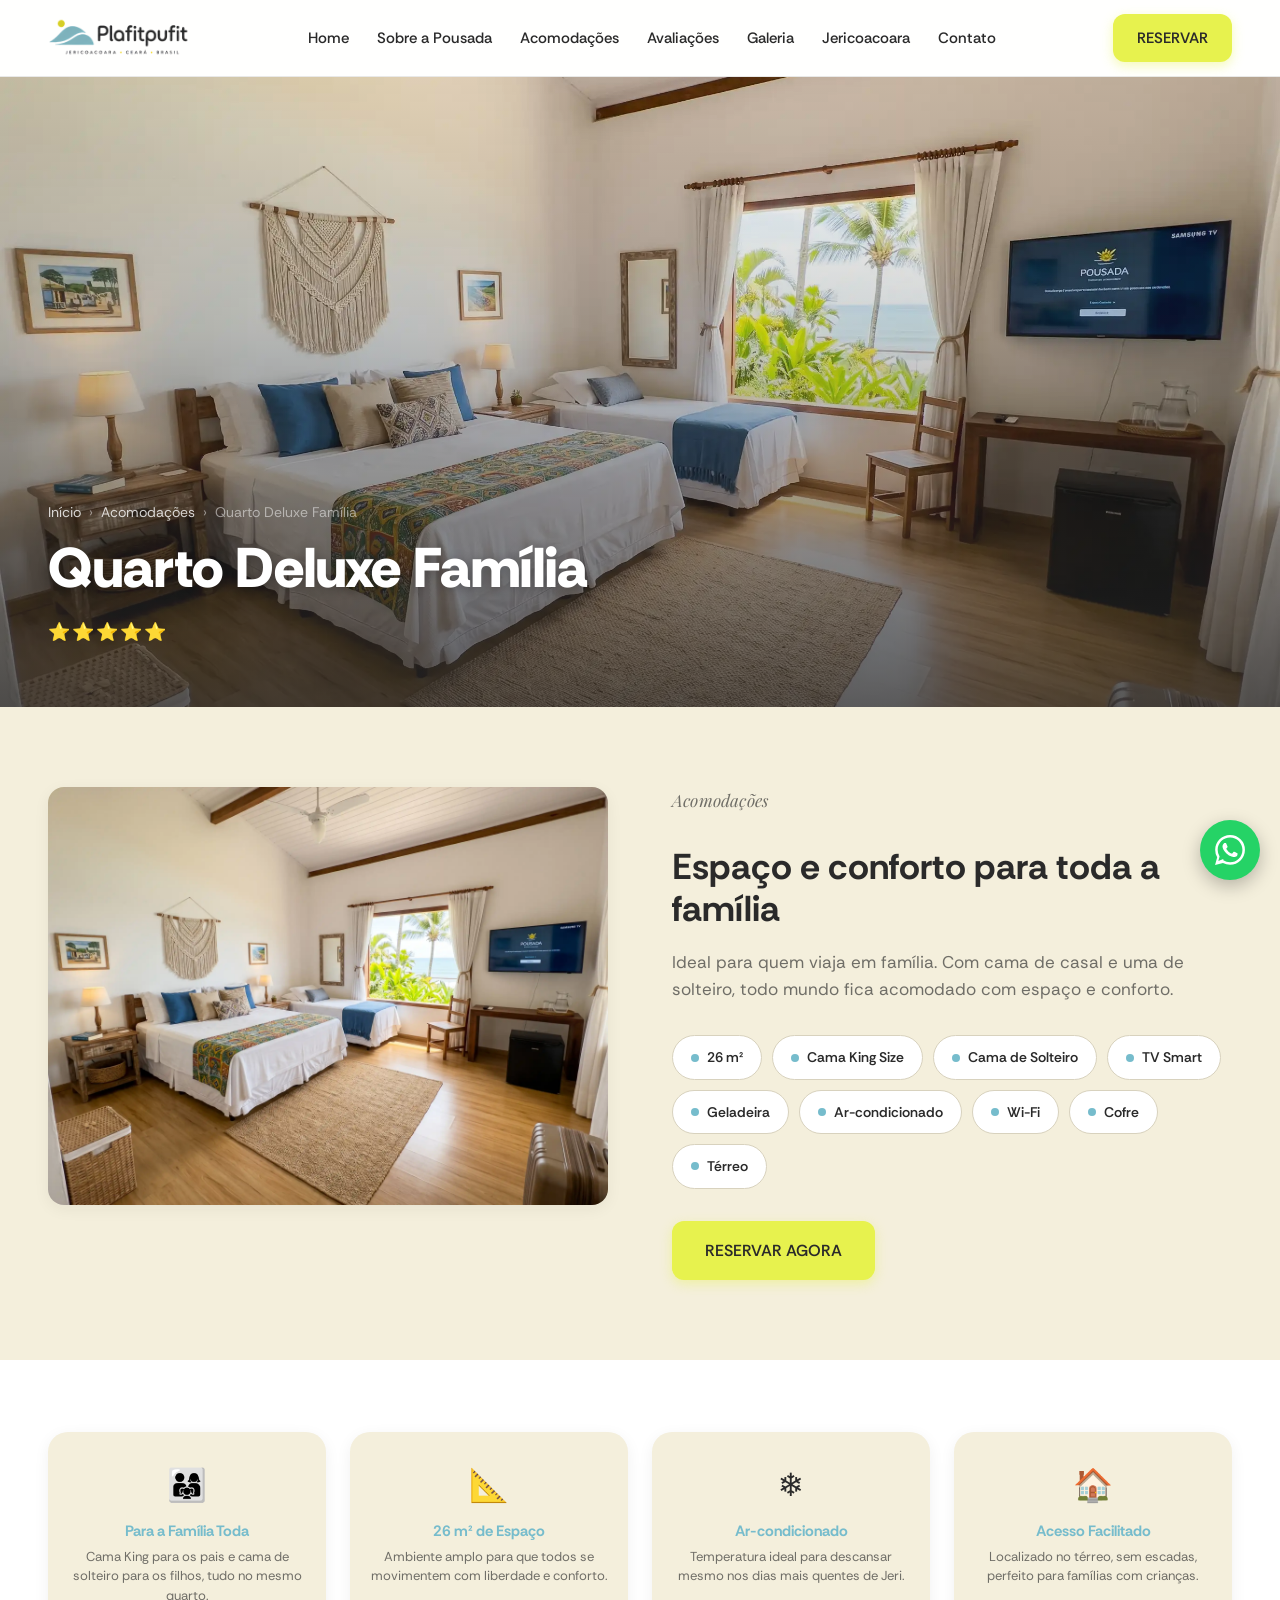
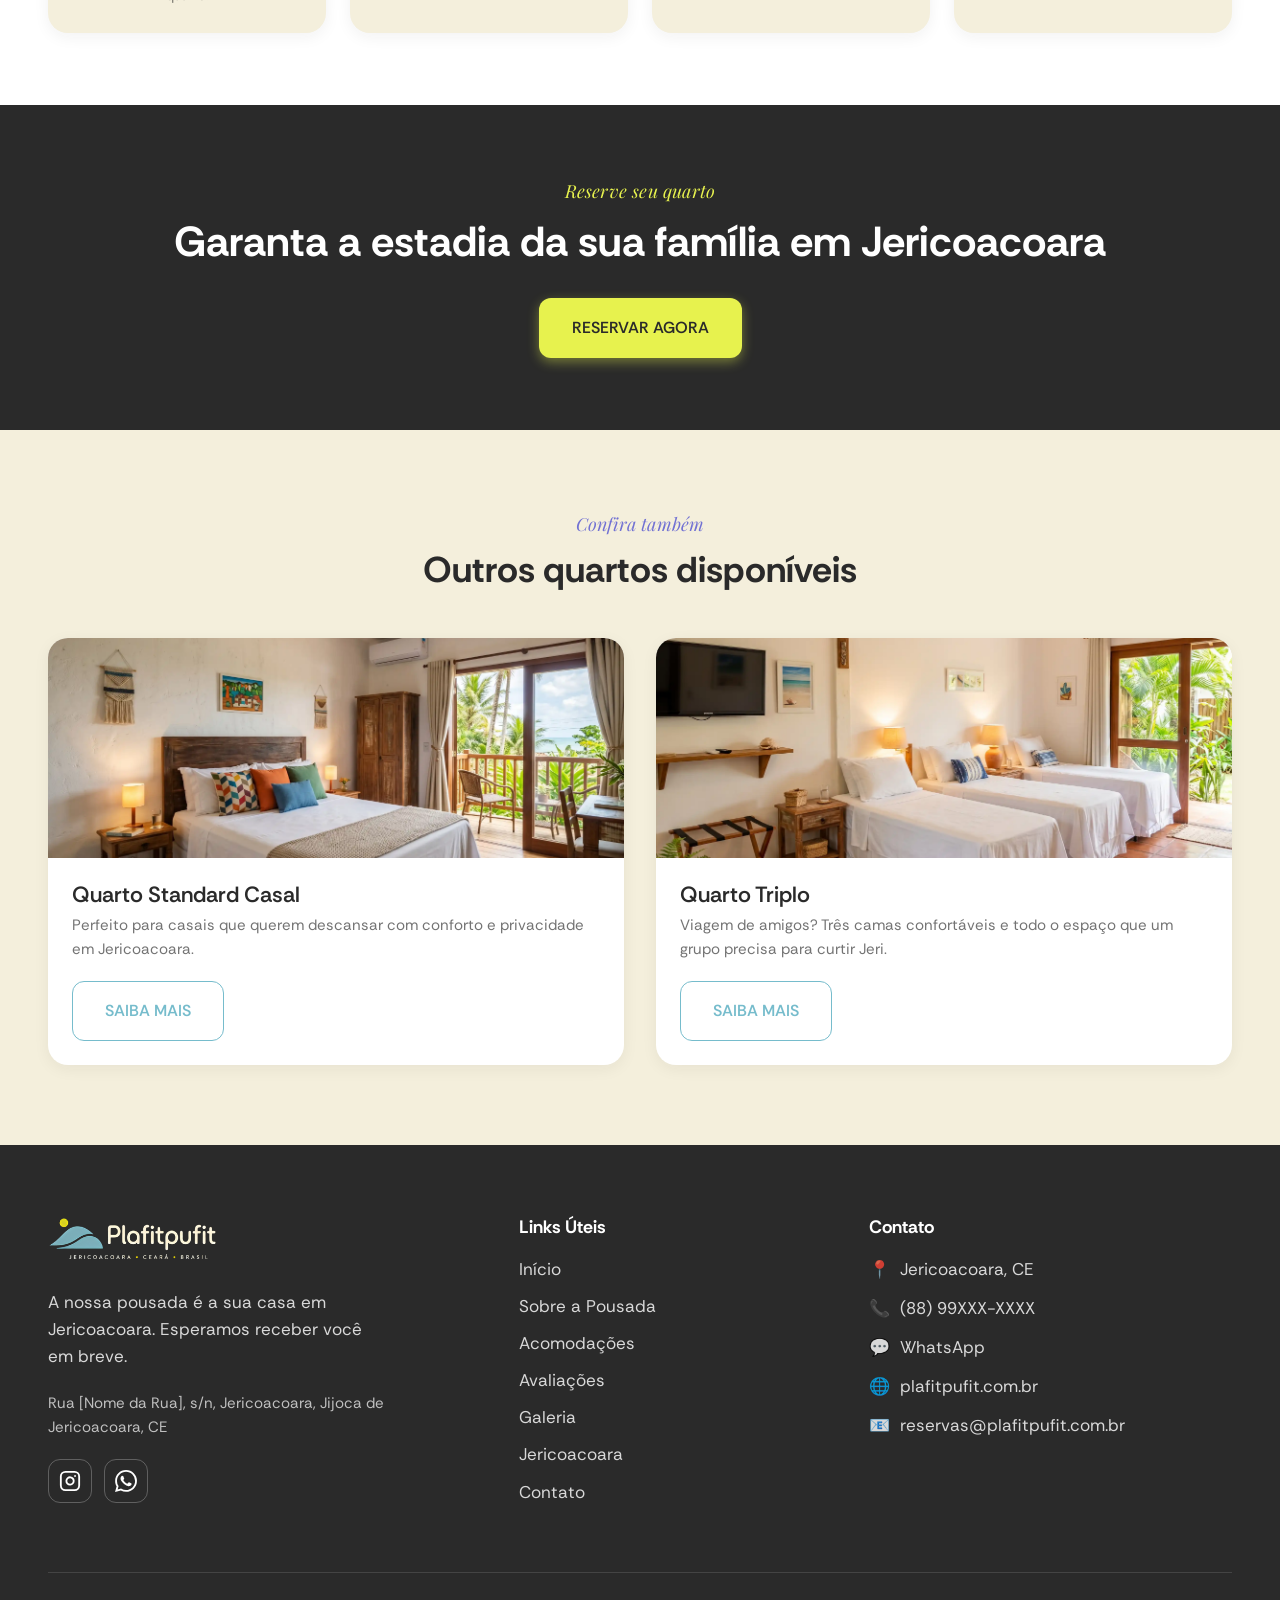
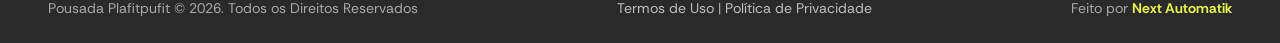
==== commit c3fd0ef1: "Adiciona crédito Next Automatik no footer e README ao repositório Footer de todas as páginas recebe " ====
--- a/quarto-deluxe-familia.html
+++ b/quarto-deluxe-familia.html
@@ -179,7 +179,8 @@
     </div>
     <div class="footer__bottom">
       <span>Pousada Plafitpufit © 2026. Todos os Direitos Reservados</span>
-      <span><a href="#">Termos de Uso</a> | <a href="#">Política de Privacidade</a></span>
+      <span><a href="#">Termos de Uso</a> | <a href="#">Pol&#237;tica de Privacidade</a></span>
+      <span>Feito por <a class="credit-link" href="https://nextautomatik.com/" target="_blank" rel="noopener">Next Automatik</a></span>
     </div>
   </div>
 </footer>
--- a/assets/css/style.css
+++ b/assets/css/style.css
@@ -762,6 +762,8 @@
 }
 .footer__bottom a { color: rgba(255,255,255,.7); }
 .footer__bottom a:hover { color: var(--green-yellow); }
+.credit-link { color: var(--green-yellow) !important; font-weight: 700; transition: opacity .2s; }
+.credit-link:hover { opacity: .8; color: var(--green-yellow) !important; }
 
 /* WhatsApp flutuante */
 .whatsapp-float {
